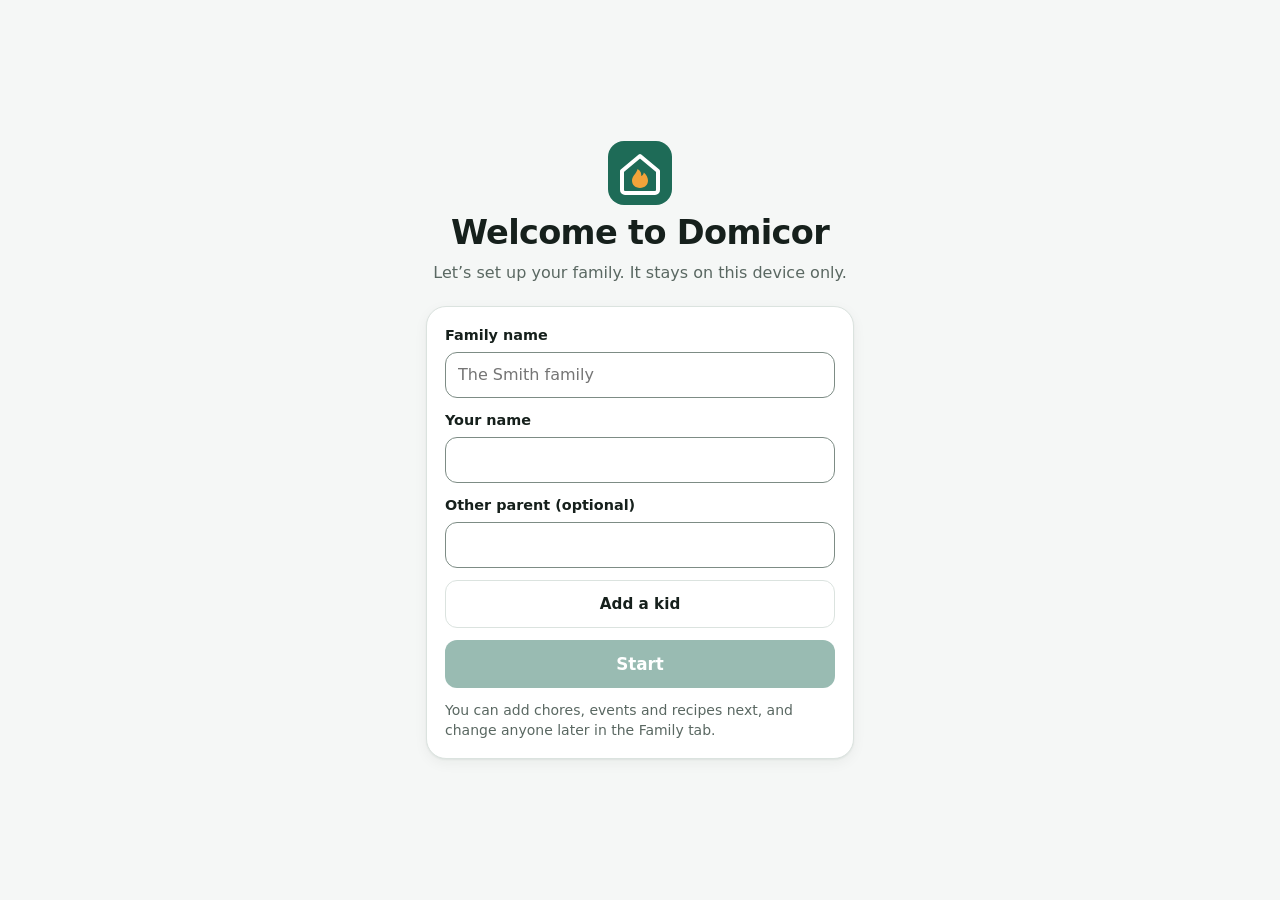
==== site/index.html @ 3a27df2f "Show a recipe before picking it for a meal Tapping a recipe in the meal planner or a cooking turn no" ====
<!doctype html>
<html lang="en">
  <head>
    <meta charset="UTF-8" />
    <meta name="viewport" content="width=device-width, initial-scale=1, viewport-fit=cover" />
    <title>Domicor</title>
    <meta name="description" content="Domicor: the family home base. Today, calendar, kitchen, chores and family in one place." />
    <meta name="theme-color" content="#1E6B57" />
    <meta name="apple-mobile-web-app-capable" content="yes" />
    <meta name="mobile-web-app-capable" content="yes" />
    <meta name="apple-mobile-web-app-status-bar-style" content="default" />
    <meta name="apple-mobile-web-app-title" content="Domicor" />
    <link rel="manifest" href="./manifest.webmanifest" />
    <link rel="icon" type="image/svg+xml" href="./icon.svg" />
    <link rel="apple-touch-icon" href="./icon-180.png" />
    <script type="module" crossorigin src="./assets/index-mWshS-Ms.js"></script>
    <link rel="stylesheet" crossorigin href="./assets/index-CCwenI0U.css">
  </head>
  <body>
    <div id="root"></div>
  </body>
</html>
---- site/assets/index-CCwenI0U.css ----
:root{--bg: #f5f7f6;--surface: #ffffff;--surface-2: #edf2ef;--line: #dbe3df;--fg: #16201c;--muted: #5a6862;--accent: #1e6b57;--accent-soft: #1e6b5718;--on-accent: #ffffff;--flame: #f2a33a;--danger: #b93a26;--on-danger: #ffffff;--input-line: #7d8c85;--warn-bg: #fdf0d9;--warn-fg: #8a5200;--info-bg: #e3eefc;--info-fg: #1f4f9c;--shadow: 0 1px 2px #16201c0f, 0 4px 14px #16201c0d;--scrim: #0b100e66;--font: system-ui, -apple-system, "Segoe UI", Roboto, "Helvetica Neue", Arial, sans-serif;--radius: 14px;--tabbar-h: 64px;color-scheme:light}@media (prefers-color-scheme: dark){:root:not([data-theme=light]){--bg: #0e1311;--surface: #161d1a;--surface-2: #1f2824;--line: #2b3631;--fg: #e7eeea;--muted: #9aa8a1;--accent: #52b597;--accent-soft: #52b5971f;--on-accent: #0a1410;--danger: #e5634e;--on-danger: #0a1410;--input-line: #6f7f78;--warn-bg: #3a2a10;--warn-fg: #f3c27a;--info-bg: #15263f;--info-fg: #9cc0f5;--shadow: 0 1px 2px #0006, 0 4px 14px #0004;--scrim: #000a;color-scheme:dark}}:root[data-theme=dark]{--bg: #0e1311;--surface: #161d1a;--surface-2: #1f2824;--line: #2b3631;--fg: #e7eeea;--muted: #9aa8a1;--accent: #52b597;--accent-soft: #52b5971f;--on-accent: #0a1410;--danger: #e5634e;--on-danger: #0a1410;--input-line: #6f7f78;--warn-bg: #3a2a10;--warn-fg: #f3c27a;--info-bg: #15263f;--info-fg: #9cc0f5;--shadow: 0 1px 2px #0006, 0 4px 14px #0004;--scrim: #000a;color-scheme:dark}*{box-sizing:border-box}html,body{margin:0}body{background:var(--bg);color:var(--fg);font-family:var(--font);font-size:1rem;line-height:1.45;-webkit-font-smoothing:antialiased;-webkit-tap-highlight-color:transparent}body.no-scroll{overflow:hidden}h1,h2,p{margin:0}h1{font-size:1.6rem;line-height:1.2;letter-spacing:-.01em;text-wrap:balance}h2{font-size:1.05rem}button,input,select,textarea{font:inherit;color:inherit}button{cursor:pointer}button:disabled{cursor:default}:focus-visible{outline:2.5px solid var(--accent);outline-offset:2px}[hidden]{display:none!important}@media (prefers-reduced-motion: reduce){*{animation:none!important;transition:none!important}}.app{max-width:560px;margin:0 auto;min-height:100vh;min-height:100dvh}.topbar{position:sticky;top:0;z-index:20;display:flex;align-items:center;justify-content:space-between;gap:12px;padding-top:calc(env(safe-area-inset-top,0px) + 8px);padding-bottom:8px;padding-left:max(16px,env(safe-area-inset-left,0px));padding-right:max(16px,env(safe-area-inset-right,0px));background:color-mix(in srgb,var(--bg) 88%,transparent);backdrop-filter:saturate(1.4) blur(12px);-webkit-backdrop-filter:saturate(1.4) blur(12px)}@supports not (background: color-mix(in srgb,red,blue)){.topbar{background:var(--bg)}}.topbar-family{font-weight:650;color:var(--muted);font-size:.9rem;letter-spacing:.02em}.me-btn{display:inline-flex;align-items:center;gap:6px;border:1px solid var(--line);background:var(--surface);border-radius:999px;padding:3px 10px 3px 3px;min-height:40px;color:var(--muted)}.main{padding-left:max(16px,env(safe-area-inset-left,0px));padding-right:max(16px,env(safe-area-inset-right,0px));padding-bottom:calc(var(--tabbar-h) + 96px + env(safe-area-inset-bottom,0px))}.screen{display:flex;flex-direction:column;gap:18px;padding-top:4px;animation:fade-in .18s ease-out}@keyframes fade-in{0%{opacity:.4;transform:translateY(4px)}to{opacity:1;transform:none}}.screen-head{display:flex;align-items:center;justify-content:space-between;gap:12px;padding-top:4px}.tabbar{position:fixed;left:0;right:0;bottom:0;z-index:30;display:grid;grid-template-columns:repeat(5,1fr);max-width:560px;margin:0 auto;padding-bottom:env(safe-area-inset-bottom,0px);padding-left:env(safe-area-inset-left,0px);padding-right:env(safe-area-inset-right,0px);background:var(--surface);border-top:1px solid var(--line)}.tab{display:flex;flex-direction:column;align-items:center;justify-content:center;gap:2px;min-height:var(--tabbar-h);border:0;background:none;color:var(--muted);font-size:.875rem;font-weight:600;position:relative;min-width:0;white-space:nowrap}.tab span{max-width:100%;overflow:hidden;text-overflow:ellipsis}.tab.on{color:var(--accent)}.tab.on:before{content:"";position:absolute;top:0;left:28%;right:28%;height:3px;border-radius:0 0 3px 3px;background:var(--accent)}.fab{position:fixed;z-index:31;right:max(18px,calc((100vw - 560px)/2 + 18px),env(safe-area-inset-right,0px));bottom:calc(var(--tabbar-h) + 16px + env(safe-area-inset-bottom,0px));width:58px;height:58px;border-radius:18px;border:0;background:var(--accent);color:var(--on-accent);box-shadow:0 6px 18px #1e6b5755,var(--shadow);display:grid;place-items:center}.fab:active{transform:scale(.96)}.toast{position:fixed;z-index:60;left:50%;transform:translate(-50%);bottom:calc(var(--tabbar-h) + 88px + env(safe-area-inset-bottom,0px));max-width:min(92vw,480px);padding:11px 16px;border-radius:12px;background:var(--fg);color:var(--bg);font-weight:550;font-size:.92rem;box-shadow:var(--shadow);animation:fade-in .16s ease-out}.section{display:flex;flex-direction:column;gap:10px}.section-head{display:flex;align-items:center;justify-content:space-between;gap:10px;min-height:32px}.section-head h2{font-size:.875rem;text-transform:uppercase;letter-spacing:.07em;color:var(--muted);font-weight:700}.card{background:var(--surface);border:1px solid var(--line);border-radius:var(--radius);padding:14px;display:flex;flex-direction:column;gap:10px;min-width:0}.card[data-accent=yes]{border-left:5px solid var(--p)}.muted{color:var(--muted)}.small{font-size:.875rem}.hint{color:var(--muted);font-size:.875rem}.hint.center{text-align:center}.lead{font-size:1rem}.label{font-weight:650;font-size:.9rem;margin-top:4px}.label-row{display:flex;align-items:center;justify-content:space-between;gap:8px}.eyebrow{font-size:.875rem;text-transform:uppercase;letter-spacing:.08em;color:var(--muted);font-weight:650}.error{color:var(--danger);font-weight:600;font-size:.9rem}.big-line{font-size:1.15rem;font-weight:650}.empty{border:1.5px dashed var(--line);border-radius:var(--radius);padding:18px 16px;text-align:center;color:var(--muted);display:flex;flex-direction:column;gap:8px;align-items:center}.empty-title{font-weight:600;color:var(--fg)}.empty-body{font-size:.9rem;display:flex;flex-direction:column;gap:8px;align-items:center}.avatar{display:inline-grid;place-items:center;flex:none;border-radius:30%;background:var(--p);color:#fff;font-weight:700;line-height:1;box-shadow:inset 0 0 0 2px #fff3}.chip{display:inline-flex;align-items:center;gap:5px;padding:2px 9px 2px 7px;border-radius:999px;background:var(--p-soft);font-size:.875rem;font-weight:650;white-space:nowrap}.chip-dot{width:8px;height:8px;border-radius:50%;background:var(--p);flex:none}.chip-muted{background:var(--surface-2);color:var(--muted)}.tag{display:inline-flex;align-items:center;padding:2px 8px;border-radius:6px;background:var(--accent-soft);color:var(--accent);font-size:.875rem;font-weight:650;white-space:nowrap}.tag-plain{background:var(--surface-2);color:var(--muted)}.tag-warn{background:var(--warn-bg);color:var(--warn-fg)}.tag-info{background:var(--info-bg);color:var(--info-fg)}.btn{display:inline-flex;align-items:center;justify-content:center;gap:6px;min-height:44px;padding:0 16px;border-radius:12px;border:1px solid transparent;font-weight:650;font-size:.95rem;background:var(--surface-2);color:var(--fg)}.btn:disabled{opacity:.45}.btn-primary{background:var(--accent);color:var(--on-accent)}.btn-outline{background:transparent;border-color:var(--line);color:var(--fg)}.btn-ghost{background:transparent;color:var(--accent)}.btn-danger{background:var(--danger);color:var(--on-danger)}.danger-text{color:var(--danger)}.btn-sm{min-height:36px;padding:0 12px;font-size:.875rem;border-radius:10px}.btn-lg{min-height:54px;font-size:1.05rem}.btn-block{width:100%}.btn-row{display:flex;gap:10px;flex-wrap:wrap}.link-btn{border:0;background:none;color:var(--accent);font-weight:650;padding:6px 2px;min-height:36px}.icon-btn{display:inline-grid;place-items:center;width:42px;height:42px;flex:none;border-radius:12px;border:0;background:transparent;color:var(--muted)}.icon-btn:hover:not(:disabled){background:var(--surface-2)}.icon-btn.on{color:var(--accent);background:var(--accent-soft)}.icon-btn:disabled{opacity:.35}.list{list-style:none;margin:0;padding:0;display:flex;flex-direction:column;gap:8px}.row{display:flex;align-items:center;gap:12px;min-width:0;background:var(--surface);border:1px solid var(--line);border-radius:var(--radius);padding:10px 12px}.row-btn{width:100%;text-align:left;color:inherit}.row-main{display:flex;flex-direction:column;gap:4px;min-width:0;flex:1}.row-title{font-weight:600;overflow-wrap:anywhere}.row-meta{display:flex;flex-wrap:wrap;gap:5px;align-items:center}.row-actions{display:flex;gap:6px;flex-wrap:wrap;margin-top:2px}.row.is-done .row-title{text-decoration:line-through;color:var(--muted)}.row.is-done{background:var(--surface-2)}.check{flex:none;width:34px;height:34px;border-radius:10px;border:2px solid var(--p);background:transparent;display:grid;place-items:center;color:#fff;transition:background .12s}.check.is-done{background:var(--p)}.check:disabled{opacity:.45}.event-row{position:relative;overflow:hidden;padding-left:16px}.ev-bar{position:absolute;left:0;top:0;bottom:0;width:5px;background:var(--ev)}.event-row.soon{background:var(--surface-2)}.today-hero{border-radius:20px;padding:18px 16px;display:flex;flex-direction:column;gap:12px;border:1px solid var(--line)}.hero-row{display:flex;align-items:center;gap:14px}.survival-banner{display:flex;gap:8px;align-items:center;padding:10px 12px;border-radius:12px;background:var(--warn-bg);color:var(--warn-fg);font-weight:600;font-size:.9rem}.cook-card .cook-line,.cook-line{display:flex;align-items:center;gap:12px}.cook-title{font-weight:700;text-transform:none}.cook-title:first-letter{text-transform:uppercase}.habits-mini{background:var(--surface-2);border-radius:var(--radius);padding:12px 14px}.habits-mini ul{margin:6px 0 0;padding-left:18px;color:var(--muted);font-size:.92rem}.countdown-row{display:grid;grid-template-columns:repeat(auto-fit,minmax(140px,1fr));gap:10px}.countdown{background:var(--surface);border:1px solid var(--line);border-radius:var(--radius);padding:12px 14px;display:flex;flex-direction:column;gap:2px}.count-num{font-size:2rem;font-weight:750;color:var(--accent);font-variant-numeric:tabular-nums;line-height:1.1}.count-label{color:var(--muted);font-size:.88rem}.tip-card{background:var(--surface)}.tip-text{font-size:1rem}.tip-actions{display:flex;align-items:center;gap:4px}.tip-actions .link-btn{margin-left:auto}.progress-item{list-style:none;display:flex;flex-direction:column;gap:8px}.progress-head{display:flex;align-items:center;gap:12px;width:100%;text-align:left;background:var(--surface);border:1px solid var(--line);border-radius:var(--radius);padding:10px 12px;min-height:56px}.progress-name{font-weight:650;min-width:64px}.progress-bar{flex:1;height:8px;border-radius:99px;background:var(--surface-2);overflow:hidden}.progress-bar>span{display:block;height:100%;background:var(--p, var(--accent));border-radius:99px;transition:width .25s}.progress-bar.wide{flex:none;width:100%}.progress-count{font-variant-numeric:tabular-nums;color:var(--muted);font-weight:650;font-size:.9rem;min-width:34px;text-align:right}.swap-row .row-title{font-weight:550}.month{background:var(--surface);border:1px solid var(--line);border-radius:var(--radius);padding:10px}.month-head{display:flex;align-items:center;justify-content:space-between;padding:0 2px 6px}.month-grid{display:grid;grid-template-columns:repeat(7,1fr);gap:2px}.dow{text-align:center;font-size:.875rem;font-weight:700;color:var(--muted);padding:4px 0}.day{aspect-ratio:1 / 1.05;max-width:100%;border:0;background:none;border-radius:10px;display:flex;flex-direction:column;align-items:center;justify-content:flex-start;gap:3px;padding-top:6px;font-variant-numeric:tabular-nums}.day.out{color:var(--muted);opacity:.5}.day.is-off{background:#2e9a5b14}.day.is-today .day-num{background:var(--accent);color:var(--on-accent)}.day.is-sel{box-shadow:inset 0 0 0 2px var(--accent)}.day-num{width:28px;height:28px;display:grid;place-items:center;border-radius:50%;font-weight:600;font-size:.9rem}.dots{display:flex;gap:3px;height:6px}.dots i{width:6px;height:6px;border-radius:50%}.legend{display:flex;flex-wrap:wrap;gap:6px 12px;padding:10px 4px 2px;font-size:.875rem;color:var(--muted)}.legend span{display:inline-flex;align-items:center;gap:5px}.legend i{width:8px;height:8px;border-radius:50%;display:inline-block}.type-grid{display:flex;flex-wrap:wrap;gap:8px}.type-pill{border:1.5px solid var(--line);background:var(--surface);border-radius:999px;padding:7px 12px;font-size:.875rem;font-weight:600;display:inline-flex;align-items:center;gap:6px;min-height:38px}.type-pill:before{content:"";width:9px;height:9px;border-radius:50%;background:var(--ev)}.type-pill.on{border-color:var(--ev);background:var(--surface-2)}.facts{display:grid;grid-template-columns:auto 1fr;gap:8px 14px;margin:0}.facts dt{color:var(--muted);font-weight:600}.facts dd{margin:0;overflow-wrap:anywhere}.segmented{display:grid;grid-auto-flow:column;grid-auto-columns:1fr;gap:3px;padding:3px;background:var(--surface-2);border-radius:12px}.segmented button{border:0;background:transparent;border-radius:9px;min-height:38px;font-weight:650;font-size:.88rem;color:var(--muted);padding:0 6px;white-space:nowrap}.segmented button.on{background:var(--surface);color:var(--fg);box-shadow:var(--shadow)}.week-nav{display:flex;align-items:center;justify-content:space-between}.week-label{font-weight:700}.meal-slot{width:100%;display:flex;align-items:center;gap:12px;text-align:left;color:inherit;background:var(--surface);border:1px solid var(--line);border-left:5px solid var(--p);border-radius:var(--radius);padding:10px 12px;min-height:64px}.meal-slot.past{opacity:.6}.meal-slot:disabled{cursor:default}.meal-day{display:flex;flex-direction:column;width:56px;flex:none}.meal-day small{color:var(--muted);text-transform:capitalize}.import-row{display:grid;grid-template-columns:repeat(3,1fr);gap:8px}.tile-btn{display:flex;flex-direction:column;align-items:center;gap:6px;padding:12px 6px;min-height:76px;border:1px solid var(--line);background:var(--surface);border-radius:var(--radius);font-weight:600;font-size:.875rem;color:var(--fg);text-align:center}.tile-btn svg{color:var(--accent)}.mini-toggle{display:inline-flex;align-items:center;gap:6px;font-size:.875rem;color:var(--muted);font-weight:600}.mini-toggle.right{align-self:flex-end}.add-row{display:flex;gap:8px}.add-row .input{flex:1;min-width:0}.by-dot{width:10px;height:10px;border-radius:50%;background:var(--p);flex:none}.steps{margin:0;padding-left:20px;display:flex;flex-direction:column;gap:6px}.queue{list-style:none;padding:0;margin:0;display:flex;flex-direction:column;gap:6px}.queue-num{width:22px;font-weight:700;color:var(--muted);font-variant-numeric:tabular-nums}.slot-edit .input{flex:1;min-width:0}.stepper{display:inline-flex;align-items:center;gap:12px}.stepper .icon-btn{font-size:1.25rem;font-weight:700;border:1px solid var(--line)}.stepper-num{min-width:2ch;text-align:center;font-size:1.25rem;font-weight:700;font-variant-numeric:tabular-nums}.filter-row{display:flex;gap:6px;overflow-x:auto;padding-bottom:2px;scrollbar-width:none}.filter-row::-webkit-scrollbar{display:none}.filter{flex:none;display:inline-flex;align-items:center;gap:6px;border:1.5px solid var(--line);background:var(--surface);border-radius:999px;padding:6px 12px;font-weight:650;font-size:.875rem;min-height:38px}.filter.on{border-color:var(--p, var(--accent));background:var(--p-soft, var(--accent-soft))}.history{list-style:none;margin:0;padding:0;display:flex;flex-direction:column;gap:6px;font-size:.88rem}.history li{display:flex;justify-content:space-between;gap:10px;color:var(--muted)}.history time{flex:none;font-variant-numeric:tabular-nums}.project .project-head{display:flex;align-items:center;gap:12px}.step-list{gap:6px}.step-list .row{padding:8px 10px}.ideas{background:var(--surface-2);border-radius:12px;padding:10px 12px}.ideas summary{font-weight:650;color:var(--accent);cursor:pointer}.idea-chips{display:flex;flex-wrap:wrap;gap:6px;margin-top:8px}.idea{border:1px solid var(--line);background:var(--surface);border-radius:999px;padding:6px 11px;font-size:.875rem}.person-grid{display:grid;grid-template-columns:repeat(auto-fill,minmax(140px,1fr));gap:10px}.person-tile,.preview-tile{display:flex;flex-direction:column;align-items:center;gap:6px;padding:18px 10px 14px;border-radius:18px;border:1px solid var(--line);color:var(--fg);min-height:136px;justify-content:center}.person-tile.add{background:var(--surface);border-style:dashed;color:var(--muted)}.person-name{font-weight:700;font-size:1.02rem}.person-role{font-size:.875rem;color:var(--muted);font-weight:600}.family-code{font-size:1.6rem;font-weight:750;letter-spacing:.08em;font-variant-numeric:tabular-nums}.swatches{display:flex;flex-wrap:wrap;gap:10px}.swatch{width:40px;height:40px;border-radius:12px;border:3px solid transparent}.swatch.on{border-color:var(--fg)}.bg-grid{display:grid;grid-template-columns:repeat(3,1fr);gap:8px}.bg-opt{height:58px;border-radius:12px;border:2px solid var(--line);display:flex;align-items:flex-end;padding:6px 8px;font-size:.875rem;font-weight:650}.bg-opt.on{border-color:var(--fg)}.avatar-grid{display:grid;grid-template-columns:repeat(auto-fill,minmax(44px,1fr));gap:6px}.avatar-opt{height:44px;border-radius:12px;border:2px solid var(--line);background:var(--surface);font-size:1.2rem;font-weight:700}.avatar-opt.on{border-color:var(--p);background:var(--p-soft)}.mood-row .moods{display:flex;gap:2px}.moods button{border:0;background:none;font-size:1.25rem;width:36px;height:36px;border-radius:10px;opacity:.45}.moods button.on{opacity:1;background:var(--surface-2)}.prayer.answered .row-title{color:var(--muted)}.answer-note{color:var(--accent);font-weight:600;font-size:.92rem}.poll{gap:8px}.poll-options{display:flex;flex-direction:column;gap:6px}.poll-opt{position:relative;overflow:hidden;display:flex;justify-content:space-between;align-items:center;gap:10px;min-height:46px;padding:0 14px;border-radius:12px;border:1.5px solid var(--line);background:var(--surface);text-align:left;font-weight:600}.poll-opt.on,.poll-opt.win{border-color:var(--accent)}.poll-fill{position:absolute;inset:0 auto 0 0;background:var(--accent-soft);transition:width .3s}.poll-label,.poll-pct{position:relative}.poll-pct{font-variant-numeric:tabular-nums;color:var(--muted)}.people-picker{display:flex;flex-wrap:wrap;gap:8px}.pp{display:inline-flex;align-items:center;gap:8px;padding:4px 12px 4px 4px;border-radius:999px;border:2px solid var(--line);background:var(--surface);font-weight:650;min-height:40px}.pp.on{border-color:var(--p);background:var(--p-soft)}.field{display:flex;flex-direction:column;gap:6px;min-width:0;flex:1}.field-label{font-weight:650;font-size:.9rem}.field-hint{color:var(--muted);font-size:.875rem}.field-row{display:flex;gap:10px;flex-wrap:wrap}.field-row .field{flex:1 1 140px}.input{width:100%;min-height:46px;padding:10px 12px;border-radius:12px;border:1.5px solid var(--input-line);background:var(--surface);color:var(--fg);font-size:max(16px,1rem)}textarea.input{resize:vertical}.input:focus{outline:none;border-color:var(--accent);box-shadow:0 0 0 3px var(--accent-soft)}.input-code{text-transform:uppercase;letter-spacing:.12em;font-weight:700;text-align:center;font-size:1.2rem}.choice-list{display:flex;flex-direction:column;gap:6px}.choice{display:flex;align-items:center;gap:10px;padding:10px 12px;border-radius:12px;background:var(--surface-2);min-height:46px}.choice input{width:20px;height:20px;accent-color:var(--accent);flex:none}.day-picker{display:grid;grid-template-columns:repeat(7,1fr);gap:6px}.day-picker button{min-height:42px;border-radius:12px;border:1.5px solid var(--line);background:var(--surface);font-weight:700}.day-picker button.on{background:var(--accent);color:var(--on-accent);border-color:var(--accent)}.toggle-list{display:flex;flex-direction:column;gap:4px}.toggle-row{display:flex;align-items:center;justify-content:space-between;gap:12px;padding:10px 0;border-bottom:1px solid var(--line)}.toggle-text{display:flex;flex-direction:column;gap:2px}.toggle-text small{color:var(--muted)}.switch{appearance:none;-webkit-appearance:none;flex:none;width:50px;height:30px;border-radius:99px;background:var(--input-line);position:relative;transition:background .15s;margin:0}.switch:after{content:"";position:absolute;top:3px;left:3px;width:24px;height:24px;border-radius:50%;background:#fff;box-shadow:0 1px 3px #0003;transition:transform .15s}.switch:checked{background:var(--accent)}.switch:checked:after{transform:translate(20px)}.confirm-row{display:inline-flex;gap:6px;flex-wrap:wrap}.foot-row{display:flex;justify-content:space-between;align-items:center;gap:10px;flex-wrap:wrap}.foot-row>.btn-primary:only-child{margin-left:auto}.danger-zone{border-top:1px solid var(--line);padding-top:10px;margin-top:6px}.version{text-align:center;color:var(--muted);font-size:.875rem}.sheet-wrap{position:fixed;inset:0;z-index:50;background:var(--scrim);display:flex;align-items:flex-end;justify-content:center;animation:fade-in .15s ease-out}.sheet{width:100%;max-width:560px;max-height:92vh;max-height:92dvh;background:var(--bg);border-radius:22px 22px 0 0;display:flex;flex-direction:column;box-shadow:0 -8px 30px #0003;outline:none;animation:sheet-up .2s ease-out}@keyframes sheet-up{0%{transform:translateY(24px)}to{transform:none}}.sheet-head{display:flex;align-items:center;justify-content:space-between;gap:10px;padding:14px max(16px,env(safe-area-inset-right,0px)) 8px max(16px,env(safe-area-inset-left,0px))}.sheet-head h2{font-size:1.15rem;overflow-wrap:anywhere}.sheet-body{overflow-y:auto;-webkit-overflow-scrolling:touch;display:flex;flex-direction:column;gap:12px;padding:4px max(16px,env(safe-area-inset-right,0px)) 16px max(16px,env(safe-area-inset-left,0px))}.sheet-foot{padding:12px max(16px,env(safe-area-inset-right,0px)) calc(12px + env(safe-area-inset-bottom,0px)) max(16px,env(safe-area-inset-left,0px));border-top:1px solid var(--line);background:var(--surface)}.add-grid{display:grid;grid-template-columns:repeat(2,1fr);gap:10px}.add-tile{display:flex;flex-direction:column;align-items:flex-start;gap:2px;padding:14px;min-height:76px;text-align:left;border-radius:var(--radius);border:1px solid var(--line);background:var(--surface);color:var(--fg)}.add-tile small{color:var(--muted)}.welcome{min-height:100vh;min-height:100dvh;max-width:460px;margin:0 auto;display:flex;flex-direction:column;justify-content:center;gap:22px;padding-top:calc(env(safe-area-inset-top,0px) + 24px);padding-bottom:calc(env(safe-area-inset-bottom,0px) + 24px);padding-left:max(16px,env(safe-area-inset-left,0px));padding-right:max(16px,env(safe-area-inset-right,0px))}.welcome-brand{display:flex;flex-direction:column;align-items:center;gap:8px;text-align:center}.welcome-brand h1{font-size:2.1rem;letter-spacing:-.02em}.welcome-brand p{color:var(--muted)}.welcome-card{background:var(--surface);border:1px solid var(--line);border-radius:20px;padding:18px;display:flex;flex-direction:column;gap:12px;box-shadow:var(--shadow)}.preview-note{display:flex;flex-direction:column;gap:2px;background:var(--surface-2);border-radius:12px;padding:10px 12px;font-size:.875rem;color:var(--muted)}.preview-note strong{color:var(--fg)}.who-grid{display:grid;grid-template-columns:repeat(auto-fill,minmax(96px,1fr));gap:10px}.who{display:flex;flex-direction:column;align-items:center;gap:6px;padding:14px 6px;border-radius:16px;border:2px solid var(--line);background:var(--p-soft);font-weight:700}.pin-head{display:flex;flex-direction:column;align-items:center;gap:8px}.pin-dots{display:flex;justify-content:center;gap:14px}.pin-dots span{width:14px;height:14px;border-radius:50%;border:2px solid var(--p)}.pin-dots span.on{background:var(--p)}.pin-pad{display:grid;grid-template-columns:repeat(3,1fr);gap:10px}.pin-pad button{min-height:58px;border-radius:16px;border:1px solid var(--line);background:var(--surface-2);font-size:1.4rem;font-weight:650}.pin-pad .pin-text{font-size:.95rem;background:transparent;border-color:transparent;color:var(--accent)}@media (min-width: 600px){.app{border-left:1px solid var(--line);border-right:1px solid var(--line)}}.visually-hidden{position:absolute!important;width:1px;height:1px;padding:0;margin:-1px;overflow:hidden;clip:rect(0 0 0 0);white-space:nowrap;border:0}label.btn{position:relative;cursor:pointer}.btn.is-disabled{opacity:.5;pointer-events:none}.notice{background:var(--accent-soft, rgba(30, 107, 87, .1));border-radius:12px;padding:10px 12px;margin:0 0 12px;font-size:.92rem}.who:disabled{opacity:.6}.plain{list-style:none;margin:0;padding:0;display:flex;flex-direction:column;gap:6px}.quiet{color:var(--muted);font-weight:500}.input-sm{padding:6px 10px;min-height:36px;font-size:.9rem;width:auto}.two-col{display:grid;grid-template-columns:1fr 1fr;gap:10px}.link-row{display:flex;flex-wrap:wrap;gap:8px;align-items:center}.band-tabs{display:flex;gap:6px;overflow-x:auto;padding-bottom:4px;margin-bottom:8px;scrollbar-width:none}.band-tabs button{flex:none;border:1px solid var(--line);background:var(--surface);color:inherit;border-radius:99px;padding:6px 12px;font-weight:600;font-size:.875rem}.band-tabs button.on,.band-tabs button[aria-checked=true]{background:var(--accent);border-color:var(--accent);color:var(--on-accent)}.fav-row{display:flex;gap:6px;flex-wrap:wrap;margin:4px 0 10px}.fav-chip{border:1px solid var(--line);background:var(--surface);color:inherit;border-radius:99px;padding:5px 11px;font-size:.875rem;font-weight:600}.recipe-facts{display:flex;flex-wrap:wrap;gap:6px;margin-bottom:10px}.serves{display:flex;flex-direction:column;gap:4px;margin:6px 0 12px}.serves input[type=range]{width:100%;accent-color:var(--accent);min-height:32px}.recipe-photo{display:block;object-fit:cover;background:var(--surface-2)}.recipe-photo.thumb{width:48px;height:48px;border-radius:10px;flex:none}.recipe-photo.hero{width:100%;aspect-ratio:4 / 3;max-height:260px;border-radius:var(--radius);margin-bottom:10px}.recipe-photo.no-photo{display:grid;place-items:center;line-height:1}.recipe-photo.thumb.no-photo{font-size:1.6rem}.recipe-photo.hero.no-photo{font-size:4.5rem;max-height:160px;aspect-ratio:auto;height:140px}.photo-field{margin-bottom:12px}.photo-field .recipe-photo.hero{max-height:200px}.recipe-figure{margin:0 0 10px}.recipe-figure .recipe-photo.hero{margin-bottom:4px}.photo-credit{font-size:.875rem;color:var(--muted)}.my-photo{margin:0 0 12px}.btn.disabled{opacity:.6;pointer-events:none}.steps.with-icons{list-style:none;padding-left:0;counter-reset:step}.steps.with-icons li{display:flex;gap:10px;align-items:flex-start;counter-increment:step}.steps.with-icons li:before{content:counter(step);flex:none;width:22px;color:var(--muted);font-weight:700;text-align:right}.step-icon{font-size:1.5rem;line-height:1;flex:none;margin-right:6px}.chore-row .step-icon{font-size:1.25rem;vertical-align:-3px}.notice-card{border-left:4px solid var(--accent)}.meal-list .meal-planned,.meal-planned{border-style:dashed}.requests .row{background:var(--surface-2)}.shoutout{border-left:4px solid var(--p)}.shout-card{background:var(--accent-soft)}.my-streaks{margin-top:12px}.streak-row{list-style:none;margin:0;padding:0;display:flex;gap:8px;flex-wrap:wrap}.streak{display:flex;flex-direction:column;align-items:center;min-width:76px;padding:8px 10px;border-radius:12px;background:var(--surface-2)}.streak-num{font-weight:800;font-size:1.1rem}.streak-label{font-size:.875rem;color:var(--muted);text-align:center;overflow-wrap:anywhere}.streak-mini{font-size:.875rem;font-weight:700;color:var(--muted);flex:none}.family-card .row-btn{background:transparent}.challenge-card .big-line{margin-bottom:2px}.challenge-row{flex-wrap:wrap;align-items:center}.challenge-row .progress-bar{width:100%;flex:none}.challenge-row .progress-bar>span{display:block;height:100%;background:var(--p);border-radius:99px}.stepper{display:inline-flex;align-items:center;gap:4px}.stepper .icon-btn{width:40px;height:40px;font-size:1.25rem;font-weight:700}.step-count{min-width:22px;text-align:center;font-weight:700}.cheer-btns{display:inline-flex;gap:4px}.cheer-btns .idea{min-width:40px;min-height:40px;font-size:1.15rem;padding:4px 8px}.parent-notes{margin-top:18px;padding-top:12px;border-top:1px solid var(--line)}.note-row{align-items:flex-start}.note-text{white-space:pre-wrap;font-weight:500}.settings-tabs{display:flex;gap:6px;overflow-x:auto;margin:-4px 0 12px;padding-bottom:4px;scrollbar-width:none}.settings-tabs button{flex:none;border:1px solid var(--line);background:var(--surface);color:inherit;border-radius:99px;padding:7px 13px;font-weight:650;font-size:.88rem;min-height:36px}.settings-tabs button.on{background:var(--accent);border-color:var(--accent);color:var(--on-accent)}.install-steps{margin:4px 0 10px}@media (max-width: 360px){.two-col{grid-template-columns:1fr}}.holdable{-webkit-touch-callout:none;-webkit-user-select:none;user-select:none}.section-tools{display:inline-flex;align-items:center;gap:2px}.more-btn{width:34px;height:34px;font-size:1.15rem;letter-spacing:1px;color:var(--muted);opacity:.7}.more-btn:hover,.more-btn:focus-visible{opacity:1}.hero-more{margin-left:auto;align-self:flex-start}.hero-note{margin:2px 0 0;color:var(--muted);font-size:.9rem}.hint-card{display:flex;align-items:center;gap:10px;justify-content:space-between;padding:10px 14px;border-radius:var(--radius);background:var(--accent-soft);color:var(--fg);font-size:.92rem}.toast{display:flex;align-items:center;gap:14px}.toast-undo{border:0;background:none;color:var(--bg);text-decoration:underline;text-underline-offset:3px;font-weight:750;padding:4px 2px;min-height:32px}.menu-wrap{align-items:flex-end}.quick-menu{width:100%;max-width:480px;margin:0 10px calc(10px + env(safe-area-inset-bottom,0px));background:var(--surface);border-radius:20px;padding:8px;box-shadow:0 -8px 30px #0003;display:flex;flex-direction:column;animation:sheet-up .16s ease-out}.quick-title{margin:6px 12px;font-size:.875rem;color:var(--muted);font-weight:650;overflow-wrap:anywhere}.quick-menu [role=menu]{display:flex;flex-direction:column}.quick-item{border:0;background:none;color:var(--fg);text-align:left;font:inherit;font-size:1.02rem;font-weight:550;min-height:48px;padding:0 12px;border-radius:12px}.quick-item:hover,.quick-item:focus-visible{background:var(--surface-2);outline:none}.quick-item.danger-text{color:var(--danger)}.quick-cancel{margin-top:4px;border-top:1px solid var(--line);border-radius:0 0 12px 12px;color:var(--muted);text-align:center}.swipe-wrap{position:relative;list-style:none;border-radius:var(--radius);overflow:hidden}.swipe-wrap>.row{position:relative;transition:transform .18s ease-out;touch-action:pan-y}.swiping-left>.row,.swiping-right>.row{transition:none}.swipe-bg{position:absolute;inset:0;display:flex;align-items:center;justify-content:space-between;padding:0 18px;font-weight:700;color:#fff;border-radius:var(--radius)}.swiping-right .swipe-bg{background:var(--accent);color:var(--on-accent)}.swiping-left .swipe-bg{background:var(--danger);color:var(--on-danger)}.arrange{display:flex;flex-direction:column;gap:8px}.arrange-bar{display:flex;align-items:center;gap:8px}.arrange-title{flex:1;font-weight:700}.arrange-list{touch-action:none}.arrange-row.is-dragging{box-shadow:var(--shadow);border-color:var(--accent);transform:scale(1.02)}.arrange-row.is-hidden .row-title{color:var(--muted);text-decoration:line-through}.drag-handle{cursor:grab;padding:6px 4px;color:var(--muted);font-size:1.1rem;touch-action:none}.add-row.grow{flex:1}.code-line{margin:4px 2px;display:flex;flex-wrap:wrap;align-items:baseline;gap:6px}.family-code-sm{font-size:1.1rem;letter-spacing:.12em}.meal-planned{border-left-color:var(--line)}.meal-empty{border-style:dashed;border-left:1px dashed var(--line);background:transparent;min-height:52px;color:var(--muted)}.meal-empty svg{color:var(--accent)}.meal-emoji{font-size:1.6rem;width:38px;text-align:center;flex:none}.typed-meal{display:flex;gap:8px}.typed-meal .input{flex:1;min-width:0}button.choice{width:100%;border:1px solid transparent;text-align:left;color:var(--fg);font:inherit}button.choice.on{border-color:var(--accent)}.week-groceries .row{gap:12px}.week-groceries .on-list{opacity:.6}.btn,.btn-sm,.link-btn,.filter,.type-pill,.segmented button,.band-tabs button,.settings-tabs button,.fav-chip,.idea,.me-btn,.day-picker button,.toast-undo,.input-sm,.choice,.pp,.cheer-btns .idea{min-height:48px}.icon-btn,.stepper .icon-btn,.more-btn{width:48px;height:48px}.section-head .more-btn,.week-nav .more-btn{margin:-8px -10px -8px 0}.section-head{min-height:40px}.check{width:40px;height:40px;position:relative}.check:after{content:"";position:absolute;inset:-6px}.moods button{width:48px;height:48px}.choice input{width:24px;height:24px}.now-card{display:flex;flex-direction:column;gap:10px;padding:14px;border-radius:var(--radius);background:var(--surface);border:2px solid var(--accent);box-shadow:var(--shadow)}.now-head{display:flex;align-items:center;gap:10px}.now-head h2{font-size:1.15rem;font-weight:750;color:var(--fg)}.now-count{min-width:26px;height:26px;padding:0 8px;border-radius:99px;display:inline-grid;place-items:center;background:var(--accent);color:var(--on-accent);font-weight:750;font-size:.9rem}.now-card .row{background:var(--surface-2)}.app.simple{font-size:1.125rem}.app.simple .check{width:54px;height:54px;border-radius:14px}.app.simple .check svg{width:28px;height:28px}.app.simple .row{min-height:72px;gap:14px}.app.simple .row-title{font-size:1.15rem;font-weight:650}.app.simple .section-head h2{font-size:1.1rem;text-transform:none;letter-spacing:0;color:var(--fg)}.app.simple .step-icon{font-size:2rem}.app.simple .tag,.app.simple .row .muted.small{display:none}.celebrate{display:flex;align-items:center;justify-content:center;gap:12px;padding:18px;border-radius:var(--radius);background:var(--accent-soft);font-size:1.5rem;font-weight:750;color:var(--fg)}.celebrate-icon{font-size:2.6rem}@media (prefers-reduced-motion: no-preference){.celebrate-icon{animation:pop .6s ease-out}@keyframes pop{0%{transform:scale(.3) rotate(-20deg)}70%{transform:scale(1.2)}to{transform:scale(1)}}}.mini-toggles{display:flex;flex-wrap:wrap;justify-content:flex-end;gap:4px 16px}.setup-kid{border:1px solid var(--line);border-radius:12px;padding:8px 12px 4px;margin:0 0 12px}.pick-list .row.on{background:var(--surface-2, transparent);border-radius:12px}.pick-list .row.on .row-title{font-weight:700}.pick-note{margin:0 0 8px;text-align:center}
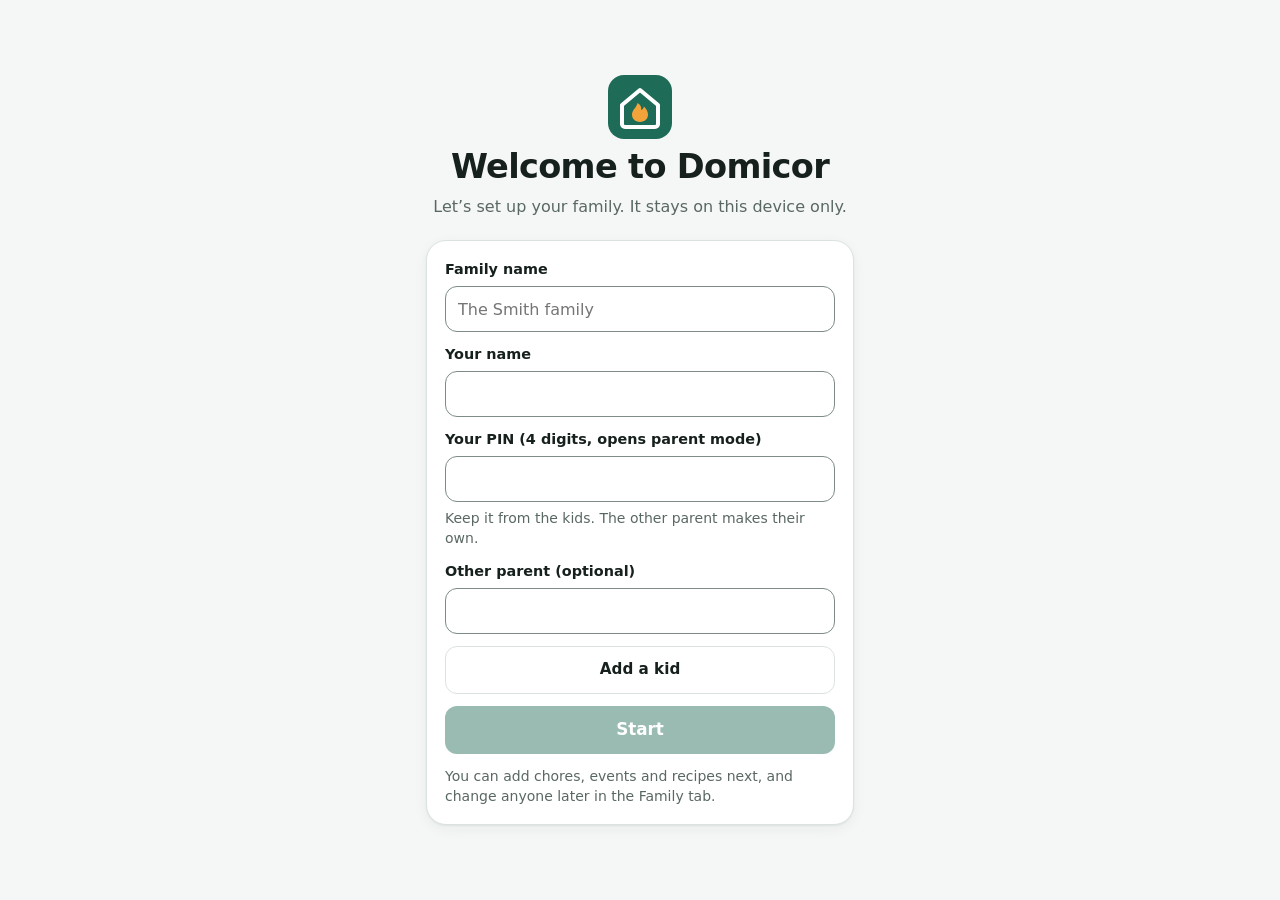
==== commit eb2a353f: "Site: latest build (movie catalog checks, kitchen and setup updates) Co-Authored-By: Claude Opus 5.5" ====
--- a/site/index.html
+++ b/site/index.html
@@ -13,8 +13,8 @@
     <link rel="manifest" href="./manifest.webmanifest" />
     <link rel="icon" type="image/svg+xml" href="./icon.svg" />
     <link rel="apple-touch-icon" href="./icon-180.png" />
-    <script type="module" crossorigin src="./assets/index-mWshS-Ms.js"></script>
-    <link rel="stylesheet" crossorigin href="./assets/index-CCwenI0U.css">
+    <script type="module" crossorigin src="./assets/index-DkL94Ceq.js"></script>
+    <link rel="stylesheet" crossorigin href="./assets/index-CeUVimkx.css">
   </head>
   <body>
     <div id="root"></div>
--- a/site/assets/index-CeUVimkx.css
+++ b/site/assets/index-CeUVimkx.css
@@ -0,0 +1 @@
+.kitchen{--chef-ink: #13211b;--chef-ink-2: #1d3029;--chef-gold: #e7c46d;--chef-white: #ffffff;--chef-hat-line: #c9d3ce;--chef-serif: "Iowan Old Style", "Palatino Linotype", Palatino, Georgia, "Times New Roman", serif;gap:14px}.chef-hat{display:block;overflow:visible}.chef-hat-puff,.chef-hat-band{fill:var(--chef-white, #fff);stroke:var(--chef-hat-line, #c9d3ce);stroke-width:2.2;stroke-linejoin:round}.chef-hat-pleat{fill:none;stroke:var(--chef-hat-line, #c9d3ce);stroke-width:2;stroke-linecap:round}.chef-avatar{position:relative;display:inline-grid;place-items:center;flex:none;border-radius:50%;background:var(--p);color:#fff;font-weight:700;line-height:1;box-shadow:0 0 0 2px var(--surface)}.chef-avatar-face{display:block}.chef-avatar-hat{position:absolute;left:50%;bottom:62%;transform:translate(-50%);filter:drop-shadow(0 1px 1px #0002)}.chef-avatar-empty{background:var(--surface-2);margin-top:0}.chef-avatar-empty .chef-hat{opacity:.9}.chef-banner{display:flex;align-items:center;gap:14px;padding:16px 16px 16px 14px;border-radius:18px;background:radial-gradient(120% 90% at 100% 0%,#2f4a3f 0%,transparent 55%),linear-gradient(135deg,var(--chef-ink) 0%,var(--chef-ink-2) 100%);color:#f4f7f5;box-shadow:0 6px 22px #0d17122e;position:relative;overflow:hidden}.chef-banner:after{content:"";position:absolute;left:0;right:0;bottom:0;height:3px;background:linear-gradient(90deg,transparent,var(--chef-gold),transparent);opacity:.8}.chef-banner .chef-avatar{box-shadow:0 0 0 3px #fff2}.chef-banner-text{flex:1;min-width:0}.chef-rank{font-size:.75rem;letter-spacing:.14em;text-transform:uppercase;color:var(--chef-gold);font-weight:700}.chef-name{font-family:var(--chef-serif);font-size:1.6rem;font-weight:600;line-height:1.15;letter-spacing:.005em;color:#fff;overflow-wrap:anywhere}.chef-line{font-size:.92rem;color:#d6e2dc;margin-top:3px}.chef-cta{background:var(--chef-gold);color:#1d1606;border:0;flex:none}.k-week-nav .week-label{display:flex;flex-direction:column;align-items:center;text-align:center}.k-week-nav .week-label strong{font-family:var(--chef-serif);font-size:1.15rem;font-weight:600}.k-week-nav .week-label small{color:var(--muted);font-size:.8rem;font-weight:500}.menu-days,.menu-meals,.rc-grid,.k-steps{list-style:none;margin:0;padding:0}.menu-days{display:grid;gap:10px}.menu-day{display:grid;grid-template-columns:48px 1fr;gap:10px;align-items:start}.menu-date{display:flex;flex-direction:column;align-items:center;padding-top:8px;color:var(--muted);font-size:.78rem;font-weight:650;text-transform:uppercase;letter-spacing:.06em}.menu-date strong{font-size:1.35rem;color:var(--fg);font-weight:700;letter-spacing:0;line-height:1.1}.menu-day.today .menu-date{color:var(--accent)}.menu-day.today .menu-date strong{background:var(--accent);color:var(--on-accent);border-radius:12px;min-width:38px;padding:2px 6px;text-align:center;margin-top:2px}.menu-day.past{opacity:.62}.menu-meals{display:grid;gap:8px;min-width:0}.meal-slot.ticket{border-left-width:1px;padding:8px 10px 8px 8px;gap:12px;min-height:76px;box-shadow:var(--shadow)}.meal-slot.ticket.mine{border-color:var(--p);box-shadow:0 0 0 1px var(--p),var(--shadow)}.meal-slot.ticket.past{opacity:1}.meal-slot.ticket .recipe-photo.thumb{width:60px;height:60px;border-radius:12px}.ticket-hat{background:var(--surface-2)}.meal-slot .row-main{display:flex;flex-direction:column;gap:2px;min-width:0;flex:1;align-items:flex-start}.meal-slot .row-title{font-weight:650;font-size:1rem;line-height:1.25;overflow-wrap:anywhere}.ticket-meal{font-size:.75rem;font-weight:700;letter-spacing:.08em;text-transform:uppercase;color:var(--muted)}.ticket-chef{display:inline-flex;align-items:center;gap:6px;font-size:.85rem;color:var(--muted)}.ticket-chef .chef-avatar .chef-avatar-face{font-size:.6rem!important}.meal-slot .tag{margin-top:3px;font-size:.8rem}.meal-slot>svg:last-child{color:var(--muted);flex:none}.meal-empty{width:100%;display:flex;align-items:center;gap:12px;text-align:left;color:var(--accent);font-weight:650;background:transparent;border:1.5px dashed var(--line);border-radius:var(--radius);padding:8px 10px;min-height:56px}.meal-empty-plus{width:40px;height:40px;border-radius:12px;display:grid;place-items:center;background:var(--accent-soft);flex:none}.dish{border:1px solid var(--line);border-radius:18px;overflow:hidden;background:var(--surface);box-shadow:var(--shadow);margin-bottom:14px}.dish .recipe-figure{margin:0}.dish .recipe-photo.hero{border-radius:0;margin:0;max-height:220px}.dish .photo-credit{padding:4px 14px 0;display:block;font-size:.75rem}.dish-typed{height:120px;max-height:120px;font-size:3.6rem;border-radius:0}.dish-body{padding:12px 14px 14px;display:flex;flex-direction:column;gap:6px;align-items:flex-start}.dish-title{font-family:var(--chef-serif);font-size:1.35rem;font-weight:600;line-height:1.2}.dish-caption{color:var(--muted);font-size:.9rem}.dish-actions{display:flex;flex-wrap:wrap;gap:8px;margin-top:6px;width:100%}.btn.btn-danger-soft{background:transparent;color:var(--danger);border:1px solid color-mix(in srgb,var(--danger) 35%,transparent)}.slot-chef{display:flex;align-items:center;gap:12px;margin-bottom:12px}.slot-chef-name{font-family:var(--chef-serif);font-size:1.2rem;font-weight:600}.k-sub{margin:6px 0 8px}.k-more{margin-top:16px;padding-top:8px;border-top:1px solid var(--line);display:grid;gap:8px}.typed-meal{margin-bottom:10px;gap:8px}.k-filters{display:grid;gap:8px;margin-bottom:10px}.k-search{display:flex;align-items:center;gap:8px;padding:0 12px;min-height:48px;border-radius:14px;background:var(--surface);border:1px solid var(--line);color:var(--muted)}.k-search:focus-within{border-color:var(--accent);box-shadow:0 0 0 3px var(--accent-soft)}.k-search input{flex:1;min-width:0;border:0;background:none;font:inherit;color:var(--fg);min-height:44px;outline:none}.k-chips{display:flex;gap:6px;overflow-x:auto;scrollbar-width:none;padding-bottom:2px}.k-chips::-webkit-scrollbar{display:none}.k-chip{flex:none;min-height:40px;padding:0 14px;border-radius:999px;border:1px solid var(--line);background:var(--surface);color:var(--fg);font-weight:600;font-size:.875rem;position:relative}.k-chip:after{content:"";position:absolute;inset:-4px 0}.k-chip.on{background:var(--fg);border-color:var(--fg);color:var(--bg)}.k-count{color:var(--muted);font-size:.85rem;font-weight:600}.k-add{gap:8px}.rc-grid{display:grid;grid-template-columns:repeat(auto-fill,minmax(150px,1fr));gap:12px}.rc{position:relative;display:flex;flex-direction:column;min-width:0}.rc-open{display:flex;flex-direction:column;text-align:left;color:inherit;background:var(--surface);border:1px solid var(--line);border-radius:16px;overflow:hidden;padding:0 0 10px;box-shadow:var(--shadow);height:100%;width:100%;align-items:stretch;justify-content:flex-start;transition:transform .12s ease-out,box-shadow .12s}.rc-open:active{transform:scale(.985)}.rc-pic{position:relative;display:block;width:100%}.rc .recipe-photo.tile{width:100%;aspect-ratio:4 / 3;border-radius:0}.recipe-photo.tile.no-photo{font-size:3rem}.rc-badge{position:absolute;left:8px;top:8px;background:#fffe;color:#14513f;box-shadow:0 1px 4px #0002;font-size:.75rem}.rc-safety{position:absolute;right:8px;bottom:8px;font-size:.75rem;box-shadow:0 1px 4px #0002}.rc-title{padding:8px 10px 0;font-weight:650;line-height:1.25;overflow-wrap:anywhere}.rc-meta{padding:2px 10px 0;color:var(--muted);font-size:.8rem}.rc-dim .rc-open{opacity:.7}.rc-pick,.rc-on{margin-top:6px;align-self:stretch;justify-content:center}.rc-on{display:inline-flex;align-items:center;min-height:40px;border-radius:10px}.fav-strip{display:flex;gap:10px;overflow-x:auto;scrollbar-width:none;padding-bottom:4px;scroll-snap-type:x mandatory}.fav-strip::-webkit-scrollbar{display:none}.fav-card{flex:none;width:150px;scroll-snap-align:start;text-align:left;color:inherit;padding:0 0 8px;background:var(--surface);border:1px solid var(--line);border-radius:16px;overflow:hidden;box-shadow:var(--shadow)}.fav-card .recipe-photo.tile{width:100%;aspect-ratio:4 / 3}.fav-name{display:flex;gap:6px;align-items:center;padding:8px 10px 0;font-weight:650;font-size:.9rem;line-height:1.2}.fav-name svg{color:#d1495b;flex:none}.recipe-view .recipe-photo.hero{max-height:280px;border-radius:16px}.recipe-stats{display:grid;grid-template-columns:repeat(auto-fit,minmax(84px,1fr));gap:8px;margin:8px 0 10px}.stat{display:flex;flex-direction:column;align-items:center;gap:2px;padding:10px 6px;border-radius:14px;background:var(--surface-2);text-align:center}.stat strong{font-size:1.05rem}.stat small{color:var(--muted);font-size:.75rem}.stat svg,.stat>span[aria-hidden]{color:var(--accent);font-size:1rem}.cook-start{display:inline-flex;align-items:center;justify-content:center;gap:10px;min-height:56px;font-size:1.05rem;margin:4px 0 14px}.cook-start .chef-hat-puff,.cook-start .chef-hat-band{stroke:#fff9}.k-sec{margin-top:14px}.k-steps{counter-reset:step;display:grid;gap:10px;padding:0;list-style:none}.k-steps>li{counter-increment:step;display:grid;grid-template-columns:30px 1fr;gap:10px;align-items:start;line-height:1.45}.k-steps>li:before{content:counter(step);width:28px;height:28px;border-radius:50%;display:grid;place-items:center;background:var(--fg);color:var(--bg);font-weight:700;font-size:.85rem}.k-steps.with-icons>li{grid-template-columns:30px auto 1fr}.k-two{display:grid;grid-template-columns:1fr 1fr;gap:10px}.pick-note{text-align:center;margin-bottom:6px}.aisle{display:grid;gap:6px}.aisle+.aisle{margin-top:6px}.aisle-head{font-size:.8rem;font-weight:700;letter-spacing:.06em;text-transform:uppercase;color:var(--muted);display:flex;gap:6px;align-items:center}.aisle-done{opacity:.75}.cook-head .chef-avatar{flex:none}.cook-head .cook-title{flex:1;min-width:0}.cook-chef{font-size:.75rem;letter-spacing:.12em;text-transform:uppercase;color:var(--muted);font-weight:700}.cook-finished{overflow:hidden}.cook-done{flex:1;display:flex;flex-direction:column;align-items:center;justify-content:center;text-align:center;gap:10px;position:relative;overflow-y:auto}.cook-done .chef-avatar{font-size:2.2rem}.cook-done-kicker{font-size:.8rem;letter-spacing:.18em;text-transform:uppercase;font-weight:750;color:#9a7417}.cook-done-title{font-family:Iowan Old Style,Palatino Linotype,Palatino,Georgia,serif;font-size:clamp(1.8rem,8vw,2.4rem);font-weight:600;line-height:1.15}.cook-done-sub{color:var(--muted);font-size:1rem}.cook-done-photo{width:min(100%,360px)}.cook-done-photo .recipe-photo.hero{border-radius:18px;box-shadow:0 8px 24px #0002}.cook-confetti{position:absolute;inset:0;pointer-events:none;overflow:hidden}.cook-confetti i{position:absolute;top:-12px;left:calc(var(--i) * 5.6%);width:8px;height:14px;border-radius:2px;background:hsl(calc(var(--i) * 47) 75% 58%);opacity:0;animation:k-confetti 2.4s cubic-bezier(.2,.6,.4,1) calc(var(--i) * 70ms) 1 forwards}@keyframes k-confetti{0%{transform:translateY(0) rotate(0);opacity:1}to{transform:translateY(85vh) rotate(540deg);opacity:0}}@media (prefers-reduced-motion: reduce){.cook-confetti{display:none}.rc-open{transition:none}}@media (prefers-color-scheme: dark){:root:not([data-theme=light]) .kitchen .chef-hat-puff,:root:not([data-theme=light]) .kitchen .chef-hat-band{stroke:#8fa39a}:root:not([data-theme=light]) .cook-done-kicker{color:#e7c46d}}:root[data-theme=dark] .kitchen .chef-hat-puff,:root[data-theme=dark] .kitchen .chef-hat-band{stroke:#8fa39a}:root[data-theme=dark] .cook-done-kicker{color:#e7c46d}:root{--bg: #f5f7f6;--surface: #ffffff;--surface-2: #edf2ef;--line: #dbe3df;--fg: #16201c;--muted: #5a6862;--accent: #1e6b57;--accent-soft: #1e6b5718;--on-accent: #ffffff;--flame: #f2a33a;--danger: #b93a26;--on-danger: #ffffff;--input-line: #7d8c85;--warn-bg: #fdf0d9;--warn-fg: #8a5200;--info-bg: #e3eefc;--info-fg: #1f4f9c;--shadow: 0 1px 2px #16201c0f, 0 4px 14px #16201c0d;--scrim: #0b100e66;--font: system-ui, -apple-system, "Segoe UI", Roboto, "Helvetica Neue", Arial, sans-serif;--radius: 14px;--tabbar-h: 64px;color-scheme:light}@media (prefers-color-scheme: dark){:root:not([data-theme=light]){--bg: #0e1311;--surface: #161d1a;--surface-2: #1f2824;--line: #2b3631;--fg: #e7eeea;--muted: #9aa8a1;--accent: #52b597;--accent-soft: #52b5971f;--on-accent: #0a1410;--danger: #e5634e;--on-danger: #0a1410;--input-line: #6f7f78;--warn-bg: #3a2a10;--warn-fg: #f3c27a;--info-bg: #15263f;--info-fg: #9cc0f5;--shadow: 0 1px 2px #0006, 0 4px 14px #0004;--scrim: #000a;color-scheme:dark}}:root[data-theme=dark]{--bg: #0e1311;--surface: #161d1a;--surface-2: #1f2824;--line: #2b3631;--fg: #e7eeea;--muted: #9aa8a1;--accent: #52b597;--accent-soft: #52b5971f;--on-accent: #0a1410;--danger: #e5634e;--on-danger: #0a1410;--input-line: #6f7f78;--warn-bg: #3a2a10;--warn-fg: #f3c27a;--info-bg: #15263f;--info-fg: #9cc0f5;--shadow: 0 1px 2px #0006, 0 4px 14px #0004;--scrim: #000a;color-scheme:dark}*{box-sizing:border-box}html,body{margin:0}body{background:var(--bg);color:var(--fg);font-family:var(--font);font-size:1rem;line-height:1.45;-webkit-font-smoothing:antialiased;-webkit-tap-highlight-color:transparent}body.no-scroll{overflow:hidden}h1,h2,p{margin:0}h1{font-size:1.6rem;line-height:1.2;letter-spacing:-.01em;text-wrap:balance}h2{font-size:1.05rem}button,input,select,textarea{font:inherit;color:inherit}button{cursor:pointer}button:disabled{cursor:default}:focus-visible{outline:2.5px solid var(--accent);outline-offset:2px}[hidden]{display:none!important}@media (prefers-reduced-motion: reduce){*{animation:none!important;transition:none!important}}.app{max-width:560px;margin:0 auto;min-height:100vh;min-height:100dvh}.topbar{position:sticky;top:0;z-index:20;display:flex;align-items:center;justify-content:space-between;gap:12px;padding-top:calc(env(safe-area-inset-top,0px) + 8px);padding-bottom:8px;padding-left:max(16px,env(safe-area-inset-left,0px));padding-right:max(16px,env(safe-area-inset-right,0px));background:color-mix(in srgb,var(--bg) 88%,transparent);backdrop-filter:saturate(1.4) blur(12px);-webkit-backdrop-filter:saturate(1.4) blur(12px)}@supports not (background: color-mix(in srgb,red,blue)){.topbar{background:var(--bg)}}.topbar-family{font-weight:650;color:var(--muted);font-size:.9rem;letter-spacing:.02em}.me-btn{display:inline-flex;align-items:center;gap:6px;border:1px solid var(--line);background:var(--surface);border-radius:999px;padding:3px 10px 3px 3px;min-height:40px;color:var(--muted)}.main{padding-left:max(16px,env(safe-area-inset-left,0px));padding-right:max(16px,env(safe-area-inset-right,0px));padding-bottom:calc(var(--tabbar-h) + 96px + env(safe-area-inset-bottom,0px))}.screen{display:flex;flex-direction:column;gap:18px;padding-top:4px;animation:fade-in .18s ease-out}@keyframes fade-in{0%{opacity:.4;transform:translateY(4px)}to{opacity:1;transform:none}}.screen-head{display:flex;align-items:center;justify-content:space-between;gap:12px;padding-top:4px}.tabbar{position:fixed;left:0;right:0;bottom:0;z-index:30;display:grid;grid-template-columns:repeat(5,1fr);max-width:560px;margin:0 auto;padding-bottom:env(safe-area-inset-bottom,0px);padding-left:env(safe-area-inset-left,0px);padding-right:env(safe-area-inset-right,0px);background:var(--surface);border-top:1px solid var(--line)}.tab{display:flex;flex-direction:column;align-items:center;justify-content:center;gap:2px;min-height:var(--tabbar-h);border:0;background:none;color:var(--muted);font-size:.875rem;font-weight:600;position:relative;min-width:0;white-space:nowrap}.tab span{max-width:100%;overflow:hidden;text-overflow:ellipsis}.tab.on{color:var(--accent)}.tab.on:before{content:"";position:absolute;top:0;left:28%;right:28%;height:3px;border-radius:0 0 3px 3px;background:var(--accent)}.fab{position:fixed;z-index:31;right:max(18px,calc((100vw - 560px)/2 + 18px),env(safe-area-inset-right,0px));bottom:calc(var(--tabbar-h) + 16px + env(safe-area-inset-bottom,0px));width:58px;height:58px;border-radius:18px;border:0;background:var(--accent);color:var(--on-accent);box-shadow:0 6px 18px #1e6b5755,var(--shadow);display:grid;place-items:center}.fab:active{transform:scale(.96)}.toast{position:fixed;z-index:60;left:50%;transform:translate(-50%);bottom:calc(var(--tabbar-h) + 88px + env(safe-area-inset-bottom,0px));max-width:min(92vw,480px);padding:11px 16px;border-radius:12px;background:var(--fg);color:var(--bg);font-weight:550;font-size:.92rem;box-shadow:var(--shadow);animation:fade-in .16s ease-out}.section{display:flex;flex-direction:column;gap:10px}.section-head{display:flex;align-items:center;justify-content:space-between;gap:10px;min-height:32px}.section-head h2{font-size:.875rem;text-transform:uppercase;letter-spacing:.07em;color:var(--muted);font-weight:700}.card{background:var(--surface);border:1px solid var(--line);border-radius:var(--radius);padding:14px;display:flex;flex-direction:column;gap:10px;min-width:0}.card[data-accent=yes]{border-left:5px solid var(--p)}.muted{color:var(--muted)}.small{font-size:.875rem}.hint{color:var(--muted);font-size:.875rem}.hint.center{text-align:center}.lead{font-size:1rem}.label{font-weight:650;font-size:.9rem;margin-top:4px}.label-row{display:flex;align-items:center;justify-content:space-between;gap:8px}.eyebrow{font-size:.875rem;text-transform:uppercase;letter-spacing:.08em;color:var(--muted);font-weight:650}.error{color:var(--danger);font-weight:600;font-size:.9rem}.big-line{font-size:1.15rem;font-weight:650}.empty{border:1.5px dashed var(--line);border-radius:var(--radius);padding:18px 16px;text-align:center;color:var(--muted);display:flex;flex-direction:column;gap:8px;align-items:center}.empty-title{font-weight:600;color:var(--fg)}.empty-body{font-size:.9rem;display:flex;flex-direction:column;gap:8px;align-items:center}.avatar{display:inline-grid;place-items:center;flex:none;border-radius:30%;background:var(--p);color:#fff;font-weight:700;line-height:1;box-shadow:inset 0 0 0 2px #fff3}.chip{display:inline-flex;align-items:center;gap:5px;padding:2px 9px 2px 7px;border-radius:999px;background:var(--p-soft);font-size:.875rem;font-weight:650;white-space:nowrap}.chip-dot{width:8px;height:8px;border-radius:50%;background:var(--p);flex:none}.chip-muted{background:var(--surface-2);color:var(--muted)}.tag{display:inline-flex;align-items:center;padding:2px 8px;border-radius:6px;background:var(--accent-soft);color:var(--accent);font-size:.875rem;font-weight:650;white-space:nowrap}.tag-plain{background:var(--surface-2);color:var(--muted)}.tag-warn{background:var(--warn-bg);color:var(--warn-fg)}.tag-info{background:var(--info-bg);color:var(--info-fg)}.btn{display:inline-flex;align-items:center;justify-content:center;gap:6px;min-height:44px;padding:0 16px;border-radius:12px;border:1px solid transparent;font-weight:650;font-size:.95rem;background:var(--surface-2);color:var(--fg)}.btn:disabled{opacity:.45}.btn-primary{background:var(--accent);color:var(--on-accent)}.btn-outline{background:transparent;border-color:var(--line);color:var(--fg)}.btn-ghost{background:transparent;color:var(--accent)}.btn-danger{background:var(--danger);color:var(--on-danger)}.danger-text{color:var(--danger)}.btn-sm{min-height:36px;padding:0 12px;font-size:.875rem;border-radius:10px}.btn-lg{min-height:54px;font-size:1.05rem}.btn-block{width:100%}.btn-row{display:flex;gap:10px;flex-wrap:wrap}.link-btn{border:0;background:none;color:var(--accent);font-weight:650;padding:6px 2px;min-height:36px}.icon-btn{display:inline-grid;place-items:center;width:42px;height:42px;flex:none;border-radius:12px;border:0;background:transparent;color:var(--muted)}.icon-btn:hover:not(:disabled){background:var(--surface-2)}.icon-btn.on{color:var(--accent);background:var(--accent-soft)}.icon-btn:disabled{opacity:.35}.list{list-style:none;margin:0;padding:0;display:flex;flex-direction:column;gap:8px}.row{display:flex;align-items:center;gap:12px;min-width:0;background:var(--surface);border:1px solid var(--line);border-radius:var(--radius);padding:10px 12px}.row-btn{width:100%;text-align:left;color:inherit}.row-main{display:flex;flex-direction:column;gap:4px;min-width:0;flex:1}.row-title{font-weight:600;overflow-wrap:anywhere}.row-meta{display:flex;flex-wrap:wrap;gap:5px;align-items:center}.row-actions{display:flex;gap:6px;flex-wrap:wrap;margin-top:2px}.row.is-done .row-title{text-decoration:line-through;color:var(--muted)}.row.is-done{background:var(--surface-2)}.check{flex:none;width:34px;height:34px;border-radius:10px;border:2px solid var(--p);background:transparent;display:grid;place-items:center;color:#fff;transition:background .12s}.check.is-done{background:var(--p)}.check:disabled{opacity:.45}.event-row{position:relative;overflow:hidden;padding-left:16px}.ev-bar{position:absolute;left:0;top:0;bottom:0;width:5px;background:var(--ev)}.event-row.soon{background:var(--surface-2)}.today-hero{border-radius:20px;padding:18px 16px;display:flex;flex-direction:column;gap:12px;border:1px solid var(--line)}.hero-row{display:flex;align-items:center;gap:14px}.survival-banner{display:flex;gap:8px;align-items:center;padding:10px 12px;border-radius:12px;background:var(--warn-bg);color:var(--warn-fg);font-weight:600;font-size:.9rem}.cook-card .cook-line,.cook-line{display:flex;align-items:center;gap:12px}.cook-title{font-weight:700;text-transform:none}.cook-title:first-letter{text-transform:uppercase}.habits-mini{background:var(--surface-2);border-radius:var(--radius);padding:12px 14px}.habits-mini ul{margin:6px 0 0;padding-left:18px;color:var(--muted);font-size:.92rem}.countdown-row{display:grid;grid-template-columns:repeat(auto-fit,minmax(140px,1fr));gap:10px}.countdown{background:var(--surface);border:1px solid var(--line);border-radius:var(--radius);padding:12px 14px;display:flex;flex-direction:column;gap:2px}.count-num{font-size:2rem;font-weight:750;color:var(--accent);font-variant-numeric:tabular-nums;line-height:1.1}.count-label{color:var(--muted);font-size:.88rem}.tip-card{background:var(--surface)}.tip-text{font-size:1rem}.tip-actions{display:flex;align-items:center;gap:4px}.tip-actions .link-btn{margin-left:auto}.progress-item{list-style:none;display:flex;flex-direction:column;gap:8px}.progress-head{display:flex;align-items:center;gap:12px;width:100%;text-align:left;background:var(--surface);border:1px solid var(--line);border-radius:var(--radius);padding:10px 12px;min-height:56px}.progress-name{font-weight:650;min-width:64px}.progress-bar{flex:1;height:8px;border-radius:99px;background:var(--surface-2);overflow:hidden}.progress-bar>span{display:block;height:100%;background:var(--p, var(--accent));border-radius:99px;transition:width .25s}.progress-bar.wide{flex:none;width:100%}.progress-count{font-variant-numeric:tabular-nums;color:var(--muted);font-weight:650;font-size:.9rem;min-width:34px;text-align:right}.swap-row .row-title{font-weight:550}.month{background:var(--surface);border:1px solid var(--line);border-radius:var(--radius);padding:10px}.month-head{display:flex;align-items:center;justify-content:space-between;padding:0 2px 6px}.month-grid{display:grid;grid-template-columns:repeat(7,1fr);gap:2px}.dow{text-align:center;font-size:.875rem;font-weight:700;color:var(--muted);padding:4px 0}.day{aspect-ratio:1 / 1.05;max-width:100%;border:0;background:none;border-radius:10px;display:flex;flex-direction:column;align-items:center;justify-content:flex-start;gap:3px;padding-top:6px;font-variant-numeric:tabular-nums}.day.out{color:var(--muted);opacity:.5}.day.is-off{background:#2e9a5b14}.day.is-today .day-num{background:var(--accent);color:var(--on-accent)}.day.is-sel{box-shadow:inset 0 0 0 2px var(--accent)}.day-num{width:28px;height:28px;display:grid;place-items:center;border-radius:50%;font-weight:600;font-size:.9rem}.dots{display:flex;gap:3px;height:6px}.dots i{width:6px;height:6px;border-radius:50%}.legend{display:flex;flex-wrap:wrap;gap:6px 12px;padding:10px 4px 2px;font-size:.875rem;color:var(--muted)}.legend span{display:inline-flex;align-items:center;gap:5px}.legend i{width:8px;height:8px;border-radius:50%;display:inline-block}.type-grid{display:flex;flex-wrap:wrap;gap:8px}.type-pill{border:1.5px solid var(--line);background:var(--surface);border-radius:999px;padding:7px 12px;font-size:.875rem;font-weight:600;display:inline-flex;align-items:center;gap:6px;min-height:38px}.type-pill:before{content:"";width:9px;height:9px;border-radius:50%;background:var(--ev)}.type-pill.on{border-color:var(--ev);background:var(--surface-2)}.facts{display:grid;grid-template-columns:auto 1fr;gap:8px 14px;margin:0}.facts dt{color:var(--muted);font-weight:600}.facts dd{margin:0;overflow-wrap:anywhere}.segmented{display:grid;grid-auto-flow:column;grid-auto-columns:1fr;gap:3px;padding:3px;background:var(--surface-2);border-radius:12px}.segmented button{border:0;background:transparent;border-radius:9px;min-height:38px;font-weight:650;font-size:.88rem;color:var(--muted);padding:0 6px;white-space:nowrap}.segmented button.on{background:var(--surface);color:var(--fg);box-shadow:var(--shadow)}.week-nav{display:flex;align-items:center;justify-content:space-between}.week-label{font-weight:700}.meal-slot{width:100%;display:flex;align-items:center;gap:12px;text-align:left;color:inherit;background:var(--surface);border:1px solid var(--line);border-left:5px solid var(--p);border-radius:var(--radius);padding:10px 12px;min-height:64px}.meal-slot.past{opacity:.6}.meal-slot:disabled{cursor:default}.meal-day{display:flex;flex-direction:column;width:56px;flex:none}.meal-day small{color:var(--muted);text-transform:capitalize}.import-row{display:grid;grid-template-columns:repeat(3,1fr);gap:8px}.tile-btn{display:flex;flex-direction:column;align-items:center;gap:6px;padding:12px 6px;min-height:76px;border:1px solid var(--line);background:var(--surface);border-radius:var(--radius);font-weight:600;font-size:.875rem;color:var(--fg);text-align:center}.tile-btn svg{color:var(--accent)}.mini-toggle{display:inline-flex;align-items:center;gap:6px;font-size:.875rem;color:var(--muted);font-weight:600}.mini-toggle.right{align-self:flex-end}.add-row{display:flex;gap:8px}.add-row .input{flex:1;min-width:0}.by-dot{width:10px;height:10px;border-radius:50%;background:var(--p);flex:none}.steps{margin:0;padding-left:20px;display:flex;flex-direction:column;gap:6px}.queue{list-style:none;padding:0;margin:0;display:flex;flex-direction:column;gap:6px}.queue-num{width:22px;font-weight:700;color:var(--muted);font-variant-numeric:tabular-nums}.slot-edit .input{flex:1;min-width:0}.stepper{display:inline-flex;align-items:center;gap:12px}.stepper .icon-btn{font-size:1.25rem;font-weight:700;border:1px solid var(--line)}.stepper-num{min-width:2ch;text-align:center;font-size:1.25rem;font-weight:700;font-variant-numeric:tabular-nums}.filter-row{display:flex;gap:6px;overflow-x:auto;padding-bottom:2px;scrollbar-width:none}.filter-row::-webkit-scrollbar{display:none}.filter{flex:none;display:inline-flex;align-items:center;gap:6px;border:1.5px solid var(--line);background:var(--surface);border-radius:999px;padding:6px 12px;font-weight:650;font-size:.875rem;min-height:38px}.filter.on{border-color:var(--p, var(--accent));background:var(--p-soft, var(--accent-soft))}.history{list-style:none;margin:0;padding:0;display:flex;flex-direction:column;gap:6px;font-size:.88rem}.history li{display:flex;justify-content:space-between;gap:10px;color:var(--muted)}.history time{flex:none;font-variant-numeric:tabular-nums}.project .project-head{display:flex;align-items:center;gap:12px}.step-list{gap:6px}.step-list .row{padding:8px 10px}.ideas{background:var(--surface-2);border-radius:12px;padding:10px 12px}.ideas summary{font-weight:650;color:var(--accent);cursor:pointer}.idea-chips{display:flex;flex-wrap:wrap;gap:6px;margin-top:8px}.idea{border:1px solid var(--line);background:var(--surface);border-radius:999px;padding:6px 11px;font-size:.875rem}.person-grid{display:grid;grid-template-columns:repeat(auto-fill,minmax(140px,1fr));gap:10px}.person-tile,.preview-tile{display:flex;flex-direction:column;align-items:center;gap:6px;padding:18px 10px 14px;border-radius:18px;border:1px solid var(--line);color:var(--fg);min-height:136px;justify-content:center}.person-tile.add{background:var(--surface);border-style:dashed;color:var(--muted)}.person-name{font-weight:700;font-size:1.02rem}.person-role{font-size:.875rem;color:var(--muted);font-weight:600}.family-code{font-size:1.6rem;font-weight:750;letter-spacing:.08em;font-variant-numeric:tabular-nums}.swatches{display:flex;flex-wrap:wrap;gap:10px}.swatch{width:40px;height:40px;border-radius:12px;border:3px solid transparent}.swatch.on{border-color:var(--fg)}.bg-grid{display:grid;grid-template-columns:repeat(3,1fr);gap:8px}.bg-opt{height:58px;border-radius:12px;border:2px solid var(--line);display:flex;align-items:flex-end;padding:6px 8px;font-size:.875rem;font-weight:650}.bg-opt.on{border-color:var(--fg)}.avatar-grid{display:grid;grid-template-columns:repeat(auto-fill,minmax(44px,1fr));gap:6px}.avatar-opt{height:44px;border-radius:12px;border:2px solid var(--line);background:var(--surface);font-size:1.2rem;font-weight:700}.avatar-opt.on{border-color:var(--p);background:var(--p-soft)}.mood-row .moods{display:flex;gap:2px}.moods button{border:0;background:none;font-size:1.25rem;width:36px;height:36px;border-radius:10px;opacity:.45}.moods button.on{opacity:1;background:var(--surface-2)}.prayer.answered .row-title{color:var(--muted)}.answer-note{color:var(--accent);font-weight:600;font-size:.92rem}.poll{gap:8px}.poll-options{display:flex;flex-direction:column;gap:6px}.poll-opt{position:relative;overflow:hidden;display:flex;justify-content:space-between;align-items:center;gap:10px;min-height:46px;padding:0 14px;border-radius:12px;border:1.5px solid var(--line);background:var(--surface);text-align:left;font-weight:600}.poll-opt.on,.poll-opt.win{border-color:var(--accent)}.poll-fill{position:absolute;inset:0 auto 0 0;background:var(--accent-soft);transition:width .3s}.poll-label,.poll-pct{position:relative}.poll-pct{font-variant-numeric:tabular-nums;color:var(--muted)}.people-picker{display:flex;flex-wrap:wrap;gap:8px}.pp{display:inline-flex;align-items:center;gap:8px;padding:4px 12px 4px 4px;border-radius:999px;border:2px solid var(--line);background:var(--surface);font-weight:650;min-height:40px}.pp.on{border-color:var(--p);background:var(--p-soft)}.field{display:flex;flex-direction:column;gap:6px;min-width:0;flex:1}.field-label{font-weight:650;font-size:.9rem}.field-hint{color:var(--muted);font-size:.875rem}.field-row{display:flex;gap:10px;flex-wrap:wrap}.field-row .field{flex:1 1 140px}.input{width:100%;min-height:46px;padding:10px 12px;border-radius:12px;border:1.5px solid var(--input-line);background:var(--surface);color:var(--fg);font-size:max(16px,1rem)}textarea.input{resize:vertical}.input:focus{outline:none;border-color:var(--accent);box-shadow:0 0 0 3px var(--accent-soft)}.input-code{text-transform:uppercase;letter-spacing:.12em;font-weight:700;text-align:center;font-size:1.2rem}.choice-list{display:flex;flex-direction:column;gap:6px}.choice{display:flex;align-items:center;gap:10px;padding:10px 12px;border-radius:12px;background:var(--surface-2);min-height:46px}.choice input{width:20px;height:20px;accent-color:var(--accent);flex:none}.day-picker{display:grid;grid-template-columns:repeat(7,1fr);gap:6px}.day-picker button{min-height:42px;border-radius:12px;border:1.5px solid var(--line);background:var(--surface);font-weight:700}.day-picker button.on{background:var(--accent);color:var(--on-accent);border-color:var(--accent)}.toggle-list{display:flex;flex-direction:column;gap:4px}.toggle-row{display:flex;align-items:center;justify-content:space-between;gap:12px;padding:10px 0;border-bottom:1px solid var(--line)}.toggle-text{display:flex;flex-direction:column;gap:2px}.toggle-text small{color:var(--muted)}.switch{appearance:none;-webkit-appearance:none;flex:none;width:50px;height:30px;border-radius:99px;background:var(--input-line);position:relative;transition:background .15s;margin:0}.switch:after{content:"";position:absolute;top:3px;left:3px;width:24px;height:24px;border-radius:50%;background:#fff;box-shadow:0 1px 3px #0003;transition:transform .15s}.switch:checked{background:var(--accent)}.switch:checked:after{transform:translate(20px)}.confirm-row{display:inline-flex;gap:6px;flex-wrap:wrap}.foot-row{display:flex;justify-content:space-between;align-items:center;gap:10px;flex-wrap:wrap}.foot-row>.btn-primary:only-child{margin-left:auto}.danger-zone{border-top:1px solid var(--line);padding-top:10px;margin-top:6px}.version{text-align:center;color:var(--muted);font-size:.875rem}.sheet-wrap{position:fixed;inset:0;z-index:50;background:var(--scrim);display:flex;align-items:flex-end;justify-content:center;animation:fade-in .15s ease-out}.sheet{width:100%;max-width:560px;max-height:92vh;max-height:92dvh;background:var(--bg);border-radius:22px 22px 0 0;display:flex;flex-direction:column;box-shadow:0 -8px 30px #0003;outline:none;animation:sheet-up .2s ease-out}@keyframes sheet-up{0%{transform:translateY(24px)}to{transform:none}}.sheet-head{display:flex;align-items:center;justify-content:space-between;gap:10px;padding:14px max(16px,env(safe-area-inset-right,0px)) 8px max(16px,env(safe-area-inset-left,0px))}.sheet-head h2{font-size:1.15rem;overflow-wrap:anywhere}.sheet-body{overflow-y:auto;-webkit-overflow-scrolling:touch;display:flex;flex-direction:column;gap:12px;padding:4px max(16px,env(safe-area-inset-right,0px)) 16px max(16px,env(safe-area-inset-left,0px))}.sheet-foot{padding:12px max(16px,env(safe-area-inset-right,0px)) calc(12px + env(safe-area-inset-bottom,0px)) max(16px,env(safe-area-inset-left,0px));border-top:1px solid var(--line);background:var(--surface)}.add-grid{display:grid;grid-template-columns:repeat(2,1fr);gap:10px}.add-tile{display:flex;flex-direction:column;align-items:flex-start;gap:2px;padding:14px;min-height:76px;text-align:left;border-radius:var(--radius);border:1px solid var(--line);background:var(--surface);color:var(--fg)}.add-tile small{color:var(--muted)}.welcome{min-height:100vh;min-height:100dvh;max-width:460px;margin:0 auto;display:flex;flex-direction:column;justify-content:center;gap:22px;padding-top:calc(env(safe-area-inset-top,0px) + 24px);padding-bottom:calc(env(safe-area-inset-bottom,0px) + 24px);padding-left:max(16px,env(safe-area-inset-left,0px));padding-right:max(16px,env(safe-area-inset-right,0px))}.welcome-brand{display:flex;flex-direction:column;align-items:center;gap:8px;text-align:center}.welcome-brand h1{font-size:2.1rem;letter-spacing:-.02em}.welcome-brand p{color:var(--muted)}.welcome-card{background:var(--surface);border:1px solid var(--line);border-radius:20px;padding:18px;display:flex;flex-direction:column;gap:12px;box-shadow:var(--shadow)}.preview-note{display:flex;flex-direction:column;gap:2px;background:var(--surface-2);border-radius:12px;padding:10px 12px;font-size:.875rem;color:var(--muted)}.preview-note strong{color:var(--fg)}.who-grid{display:grid;grid-template-columns:repeat(auto-fill,minmax(96px,1fr));gap:10px}.who{display:flex;flex-direction:column;align-items:center;gap:6px;padding:14px 6px;border-radius:16px;border:2px solid var(--line);background:var(--p-soft);font-weight:700}.pin-head{display:flex;flex-direction:column;align-items:center;gap:8px}.pin-dots{display:flex;justify-content:center;gap:14px}.pin-dots span{width:14px;height:14px;border-radius:50%;border:2px solid var(--p)}.pin-dots span.on{background:var(--p)}.pin-pad{display:grid;grid-template-columns:repeat(3,1fr);gap:10px}.pin-pad button{min-height:58px;border-radius:16px;border:1px solid var(--line);background:var(--surface-2);font-size:1.4rem;font-weight:650}.pin-pad .pin-text{font-size:.95rem;background:transparent;border-color:transparent;color:var(--accent)}@media (min-width: 600px){.app{border-left:1px solid var(--line);border-right:1px solid var(--line)}}.visually-hidden{position:absolute!important;width:1px;height:1px;padding:0;margin:-1px;overflow:hidden;clip:rect(0 0 0 0);white-space:nowrap;border:0}label.btn{position:relative;cursor:pointer}.btn.is-disabled{opacity:.5;pointer-events:none}.notice{background:var(--accent-soft, rgba(30, 107, 87, .1));border-radius:12px;padding:10px 12px;margin:0 0 12px;font-size:.92rem}.who:disabled{opacity:.6}.plain{list-style:none;margin:0;padding:0;display:flex;flex-direction:column;gap:6px}.quiet{color:var(--muted);font-weight:500}.input-sm{padding:6px 10px;min-height:36px;font-size:.9rem;width:auto}.two-col{display:grid;grid-template-columns:1fr 1fr;gap:10px}.link-row{display:flex;flex-wrap:wrap;gap:8px;align-items:center}.band-tabs{display:flex;gap:6px;overflow-x:auto;padding-bottom:4px;margin-bottom:8px;scrollbar-width:none}.band-tabs button{flex:none;border:1px solid var(--line);background:var(--surface);color:inherit;border-radius:99px;padding:6px 12px;font-weight:600;font-size:.875rem}.band-tabs button.on,.band-tabs button[aria-checked=true]{background:var(--accent);border-color:var(--accent);color:var(--on-accent)}.fav-row{display:flex;gap:6px;flex-wrap:wrap;margin:4px 0 10px}.fav-chip{border:1px solid var(--line);background:var(--surface);color:inherit;border-radius:99px;padding:5px 11px;font-size:.875rem;font-weight:600}.recipe-facts{display:flex;flex-wrap:wrap;gap:6px;margin-bottom:10px}.serves{display:flex;flex-direction:column;gap:4px;margin:6px 0 12px}.serves input[type=range]{width:100%;accent-color:var(--accent);min-height:32px}.recipe-photo{display:block;object-fit:cover;background:var(--surface-2)}.recipe-photo.thumb{width:48px;height:48px;border-radius:10px;flex:none}.recipe-photo.hero{width:100%;aspect-ratio:4 / 3;max-height:260px;border-radius:var(--radius);margin-bottom:10px}.recipe-photo.no-photo{display:grid;place-items:center;line-height:1}.recipe-photo.thumb.no-photo{font-size:1.6rem}.recipe-photo.hero.no-photo{font-size:4.5rem;max-height:160px;aspect-ratio:auto;height:140px}.photo-field{margin-bottom:12px}.photo-field .recipe-photo.hero{max-height:200px}.recipe-figure{margin:0 0 10px}.recipe-figure .recipe-photo.hero{margin-bottom:4px}.photo-credit{font-size:.875rem;color:var(--muted)}.my-photo{margin:0 0 12px}.btn.disabled{opacity:.6;pointer-events:none}.steps.with-icons{list-style:none;padding-left:0;counter-reset:step}.steps.with-icons li{display:flex;gap:10px;align-items:flex-start;counter-increment:step}.steps.with-icons li:before{content:counter(step);flex:none;width:22px;color:var(--muted);font-weight:700;text-align:right}.step-icon{font-size:1.5rem;line-height:1;flex:none;margin-right:6px}.chore-row .step-icon{font-size:1.25rem;vertical-align:-3px}.notice-card{border-left:4px solid var(--accent)}.meal-list .meal-planned,.meal-planned{border-style:dashed}.requests .row{background:var(--surface-2)}.shoutout{border-left:4px solid var(--p)}.shout-card{background:var(--accent-soft)}.my-streaks{margin-top:12px}.streak-row{list-style:none;margin:0;padding:0;display:flex;gap:8px;flex-wrap:wrap}.streak{display:flex;flex-direction:column;align-items:center;min-width:76px;padding:8px 10px;border-radius:12px;background:var(--surface-2)}.streak-num{font-weight:800;font-size:1.1rem}.streak-label{font-size:.875rem;color:var(--muted);text-align:center;overflow-wrap:anywhere}.streak-mini{font-size:.875rem;font-weight:700;color:var(--muted);flex:none}.family-card .row-btn{background:transparent}.challenge-card .big-line{margin-bottom:2px}.challenge-row{flex-wrap:wrap;align-items:center}.challenge-row .progress-bar{width:100%;flex:none}.challenge-row .progress-bar>span{display:block;height:100%;background:var(--p);border-radius:99px}.stepper{display:inline-flex;align-items:center;gap:4px}.stepper .icon-btn{width:40px;height:40px;font-size:1.25rem;font-weight:700}.step-count{min-width:22px;text-align:center;font-weight:700}.cheer-btns{display:inline-flex;gap:4px}.cheer-btns .idea{min-width:40px;min-height:40px;font-size:1.15rem;padding:4px 8px}.parent-notes{margin-top:18px;padding-top:12px;border-top:1px solid var(--line)}.note-row{align-items:flex-start}.note-text{white-space:pre-wrap;font-weight:500}.settings-tabs{display:flex;gap:6px;overflow-x:auto;margin:-4px 0 12px;padding-bottom:4px;scrollbar-width:none}.settings-tabs button{flex:none;border:1px solid var(--line);background:var(--surface);color:inherit;border-radius:99px;padding:7px 13px;font-weight:650;font-size:.88rem;min-height:36px}.settings-tabs button.on{background:var(--accent);border-color:var(--accent);color:var(--on-accent)}.install-steps{margin:4px 0 10px}@media (max-width: 360px){.two-col{grid-template-columns:1fr}}.holdable{-webkit-touch-callout:none;-webkit-user-select:none;user-select:none}.section-tools{display:inline-flex;align-items:center;gap:2px}.more-btn{width:34px;height:34px;font-size:1.15rem;letter-spacing:1px;color:var(--muted);opacity:.7}.more-btn:hover,.more-btn:focus-visible{opacity:1}.hero-more{margin-left:auto;align-self:flex-start}.hero-note{margin:2px 0 0;color:var(--muted);font-size:.9rem}.hint-card{display:flex;align-items:center;gap:10px;justify-content:space-between;padding:10px 14px;border-radius:var(--radius);background:var(--accent-soft);color:var(--fg);font-size:.92rem}.toast{display:flex;align-items:center;gap:14px}.toast-undo{border:0;background:none;color:var(--bg);text-decoration:underline;text-underline-offset:3px;font-weight:750;padding:4px 2px;min-height:32px}.menu-wrap{align-items:flex-end}.quick-menu{width:100%;max-width:480px;margin:0 10px calc(10px + env(safe-area-inset-bottom,0px));background:var(--surface);border-radius:20px;padding:8px;box-shadow:0 -8px 30px #0003;display:flex;flex-direction:column;animation:sheet-up .16s ease-out}.quick-title{margin:6px 12px;font-size:.875rem;color:var(--muted);font-weight:650;overflow-wrap:anywhere}.quick-menu [role=menu]{display:flex;flex-direction:column}.quick-item{border:0;background:none;color:var(--fg);text-align:left;font:inherit;font-size:1.02rem;font-weight:550;min-height:48px;padding:0 12px;border-radius:12px}.quick-item:hover,.quick-item:focus-visible{background:var(--surface-2);outline:none}.quick-item.danger-text{color:var(--danger)}.quick-cancel{margin-top:4px;border-top:1px solid var(--line);border-radius:0 0 12px 12px;color:var(--muted);text-align:center}.swipe-wrap{position:relative;list-style:none;border-radius:var(--radius);overflow:hidden}.swipe-wrap>.row{position:relative;transition:transform .18s ease-out;touch-action:pan-y}.swiping-left>.row,.swiping-right>.row{transition:none}.swipe-bg{position:absolute;inset:0;display:flex;align-items:center;justify-content:space-between;padding:0 18px;font-weight:700;color:#fff;border-radius:var(--radius)}.swiping-right .swipe-bg{background:var(--accent);color:var(--on-accent)}.swiping-left .swipe-bg{background:var(--danger);color:var(--on-danger)}.arrange{display:flex;flex-direction:column;gap:8px}.arrange-bar{display:flex;align-items:center;gap:8px}.arrange-title{flex:1;font-weight:700}.arrange-list{touch-action:none}.arrange-row.is-dragging{box-shadow:var(--shadow);border-color:var(--accent);transform:scale(1.02)}.arrange-row.is-hidden .row-title{color:var(--muted);text-decoration:line-through}.drag-handle{cursor:grab;padding:6px 4px;color:var(--muted);font-size:1.1rem;touch-action:none}.add-row.grow{flex:1}.code-line{margin:4px 2px;display:flex;flex-wrap:wrap;align-items:baseline;gap:6px}.family-code-sm{font-size:1.1rem;letter-spacing:.12em}.meal-planned{border-left-color:var(--line)}.meal-empty{border-style:dashed;border-left:1px dashed var(--line);background:transparent;min-height:52px;color:var(--muted)}.meal-empty svg{color:var(--accent)}.meal-emoji{font-size:1.6rem;width:38px;text-align:center;flex:none}.typed-meal{display:flex;gap:8px}.typed-meal .input{flex:1;min-width:0}button.choice{width:100%;border:1px solid transparent;text-align:left;color:var(--fg);font:inherit}button.choice.on{border-color:var(--accent)}.week-groceries .row{gap:12px}.week-groceries .on-list{opacity:.6}.btn,.btn-sm,.link-btn,.filter,.type-pill,.segmented button,.band-tabs button,.settings-tabs button,.fav-chip,.idea,.me-btn,.day-picker button,.toast-undo,.input-sm,.choice,.pp,.cheer-btns .idea{min-height:48px}.icon-btn,.stepper .icon-btn,.more-btn{width:48px;height:48px}.section-head .more-btn,.week-nav .more-btn{margin:-8px -10px -8px 0}.section-head{min-height:40px}.check{width:40px;height:40px;position:relative}.check:after{content:"";position:absolute;inset:-6px}.moods button{width:48px;height:48px}.choice input{width:24px;height:24px}.now-card{display:flex;flex-direction:column;gap:10px;padding:14px;border-radius:var(--radius);background:var(--surface);border:2px solid var(--accent);box-shadow:var(--shadow)}.now-head{display:flex;align-items:center;gap:10px}.now-head h2{font-size:1.15rem;font-weight:750;color:var(--fg)}.now-count{min-width:26px;height:26px;padding:0 8px;border-radius:99px;display:inline-grid;place-items:center;background:var(--accent);color:var(--on-accent);font-weight:750;font-size:.9rem}.now-card .row{background:var(--surface-2)}.app.simple{font-size:1.125rem}.app.simple .check{width:54px;height:54px;border-radius:14px}.app.simple .check svg{width:28px;height:28px}.app.simple .row{min-height:72px;gap:14px}.app.simple .row-title{font-size:1.15rem;font-weight:650}.app.simple .section-head h2{font-size:1.1rem;text-transform:none;letter-spacing:0;color:var(--fg)}.app.simple .step-icon{font-size:2rem}.app.simple .tag,.app.simple .row .muted.small{display:none}.celebrate{display:flex;align-items:center;justify-content:center;gap:12px;padding:18px;border-radius:var(--radius);background:var(--accent-soft);font-size:1.5rem;font-weight:750;color:var(--fg)}.celebrate-icon{font-size:2.6rem}@media (prefers-reduced-motion: no-preference){.celebrate-icon{animation:pop .6s ease-out}@keyframes pop{0%{transform:scale(.3) rotate(-20deg)}70%{transform:scale(1.2)}to{transform:scale(1)}}}.mini-toggles{display:flex;flex-wrap:wrap;justify-content:flex-end;gap:4px 16px}.setup-kid{border:1px solid var(--line);border-radius:12px;padding:8px 12px 4px;margin:0 0 12px}.pick-list .row.on{background:var(--surface-2, transparent);border-radius:12px}.pick-list .row.on .row-title{font-weight:700}.pick-note{margin:0 0 8px;text-align:center}.cook-start{margin-top:4px}.cook{position:fixed;inset:0;z-index:70;background:var(--bg);color:var(--fg);outline:none;display:flex;flex-direction:column;gap:10px;padding:max(12px,env(safe-area-inset-top,0px)) max(16px,env(safe-area-inset-right,0px)) max(14px,env(safe-area-inset-bottom,0px)) max(16px,env(safe-area-inset-left,0px))}.cook-head{display:flex;align-items:flex-start;justify-content:space-between;gap:10px}.cook-name{font-weight:700;font-size:1.05rem;overflow-wrap:anywhere}.cook-count{color:var(--muted);font-size:.95rem}.cook-progress{height:6px;border-radius:3px;background:var(--surface-2);overflow:hidden}.cook-progress span{display:block;height:100%;background:var(--accent);transition:width .2s}.cook-body{flex:1;overflow-y:auto;display:flex;flex-direction:column;justify-content:center;gap:16px;padding:8px 0}.cook-step{font-size:clamp(1.6rem,6.5vw,2.4rem);line-height:1.35;font-weight:600;overflow-wrap:anywhere}.cook-simple .cook-step{font-size:clamp(2rem,8vw,2.9rem)}.cook-icon{font-size:3.5rem;line-height:1}.cook-time{display:inline-flex;align-items:center;gap:4px;min-height:48px;padding:2px 12px;margin:2px 0;font:inherit;color:var(--on-accent);background:var(--accent);border:0;border-radius:14px;cursor:pointer}.cook-time:focus-visible{outline:3px solid var(--fg);outline-offset:2px}.cook-safety{background:var(--warn-bg);color:var(--warn-fg);border-radius:12px;padding:10px 12px;font-weight:650}.cook-tools{display:flex;flex-wrap:wrap;gap:8px}.cook-ing{list-style:disc;padding-left:22px;font-size:1.1rem;display:grid;gap:4px}.cook-banner{display:flex;align-items:center;justify-content:space-between;gap:10px;border-radius:14px;padding:10px 12px;background:var(--surface-2)}.cook-ring{background:var(--warn-bg);color:var(--warn-fg);font-size:1.1rem;animation:cook-pulse 1s ease-in-out infinite alternate}@keyframes cook-pulse{0%{box-shadow:0 0 #0000}to{box-shadow:0 0 0 4px var(--warn-fg)}}@media (prefers-reduced-motion: reduce){.cook-ring{animation:none}}.cook-timers{display:grid;gap:6px}.cook-timers li{display:flex;align-items:center;gap:10px;background:var(--surface);border:1px solid var(--line);border-radius:14px;padding:6px 6px 6px 12px}.cook-clock{font-size:1.5rem;font-weight:700;font-variant-numeric:tabular-nums}.cook-tlabel{flex:1;color:var(--muted);font-size:.95rem}.cook-hint{color:var(--muted);font-size:.875rem;text-align:center}.cook-nav{display:grid;grid-template-columns:1fr 2fr;gap:10px}.cook-nav .btn{min-height:60px;font-size:1.15rem}.cal-screen{gap:14px}.cal-filters{display:flex;gap:6px;overflow-x:auto;scrollbar-width:none;margin:-2px -16px 0;padding:2px 16px 4px;-webkit-overflow-scrolling:touch}.cal-filters::-webkit-scrollbar{display:none}.fchip{flex:none;display:inline-flex;align-items:center;gap:6px;min-height:40px;padding:0 13px;border:1px solid var(--line);background:var(--surface);color:var(--fg);border-radius:999px;font-size:.86rem;font-weight:600;white-space:nowrap}.fchip.on{border-color:var(--accent);background:var(--accent-soft);color:var(--accent)}.fchip-person.on{border-color:var(--c);background:var(--c-soft);color:var(--fg)}.fchip-dot{width:9px;height:9px;border-radius:50%;background:var(--c)}.fchip-gap{flex:none;width:1px;margin:8px 3px;background:var(--line)}.fchip-kind:not(.on){color:var(--muted)}.sr-only{position:absolute;width:1px;height:1px;padding:0;margin:-1px;overflow:hidden;clip:rect(0 0 0 0);white-space:nowrap;border:0}.cal-screen{gap:10px;padding-top:0}.cal-head{display:flex;align-items:center;gap:4px;min-height:44px}.cal-head h1{flex:1;min-width:0;margin:0;font-size:1.32rem;font-weight:750;letter-spacing:-.02em;white-space:nowrap;overflow:hidden;text-overflow:ellipsis;font-variant-numeric:tabular-nums}.cal-head-end{display:flex;align-items:center;gap:2px;flex:none}.cal-today{min-height:34px;padding:0 12px;margin-right:2px;border-radius:999px;border:1px solid var(--line);background:var(--surface);color:var(--fg);font-weight:650;font-size:.84rem}.cal-head .cal-arrow{width:38px;height:40px;min-height:40px}.cal-add{display:grid;place-items:center;width:40px;height:40px;margin-left:4px;border:0;border-radius:50%;background:var(--accent);color:var(--on-accent);box-shadow:var(--shadow)}.cal-add:active,.cal-today:active{transform:scale(.95)}.cal-bar-row{display:flex;align-items:center;gap:8px}.cal-bar-row .segmented{flex:1;min-width:0;padding:2px;border-radius:11px}.cal-screen .cal-bar-row .segmented button{min-height:36px;font-size:.8rem;padding:0 2px;min-width:0;overflow:hidden;text-overflow:ellipsis}.density{flex:none;display:inline-flex;padding:2px;gap:2px;background:var(--surface-2);border-radius:11px}.density button{display:grid;place-items:center;width:34px;min-height:36px;padding:0;border:0;border-radius:9px;background:transparent;color:var(--muted);transition:background .2s,color .2s,box-shadow .2s}.density button.on{background:var(--surface);color:var(--accent);box-shadow:var(--shadow)}.cal-screen .fchip{min-height:34px;padding:0 11px;font-size:.82rem}.cal-view{display:flex;flex-direction:column;gap:10px;animation:cal-in .22s cubic-bezier(.2,.8,.2,1)}@keyframes cal-in{0%{opacity:0;transform:translateY(6px)}to{opacity:1;transform:none}}.main:has(.cal-v-month .cal-month.is-full){padding-bottom:calc(var(--tabbar-h) + 4px + env(safe-area-inset-bottom,0px))}.app:has(.cal-screen) .fab{display:none}.cal-month{--ease: cubic-bezier(.2, .8, .2, 1);margin:0 -8px}.cal{display:flex;flex-direction:column}.cal-dows{display:grid;grid-template-columns:repeat(7,minmax(0,1fr));padding:0 0 4px}.cal-dows .dow{text-align:center;font-size:.75rem;font-weight:700;letter-spacing:.06em;color:var(--muted)}.cal-weeks{touch-action:pan-y}.cal-weeks.slide-next{animation:cal-slide-next .28s var(--ease)}.cal-weeks.slide-prev{animation:cal-slide-prev .28s var(--ease)}@keyframes cal-slide-next{0%{opacity:.2;transform:translate(28%)}to{opacity:1;transform:none}}@keyframes cal-slide-prev{0%{opacity:.2;transform:translate(-28%)}to{opacity:1;transform:none}}.cal-week{position:relative;display:grid;grid-template-columns:repeat(7,minmax(0,1fr));grid-template-rows:1fr;height:var(--row-h);overflow:hidden;border-top:1px solid var(--line);transition:height .34s var(--ease),border-color .34s}.cal-week:before{content:"";position:absolute;inset:0;pointer-events:none;background-image:linear-gradient(to right,var(--line) 1px,transparent 1px);background-size:calc(100% / 7) 100%;background-position:calc(100% / 7) 0;transition:opacity .3s}.cal-day{grid-row:1;position:relative;display:flex;flex-direction:column;align-items:center;justify-content:flex-start;min-width:0;height:100%;padding:3px 0 0;margin:0;border:0;border-radius:0;background:transparent;color:var(--fg);font:inherit;-webkit-tap-highlight-color:transparent;transition:background .2s}.cal-day:active{background:var(--surface-2)}.cal-day:focus-visible{outline:2px solid var(--accent);outline-offset:-2px}.cal-day .day-num{display:grid;place-items:center;width:22px;height:22px;border-radius:50%;font-size:.76rem;font-weight:600;font-variant-numeric:tabular-nums;transition:width .34s var(--ease),height .34s var(--ease),font-size .34s var(--ease)}.cal-day.out .day-num{color:var(--muted);opacity:.55}.cal-day.is-off{background:#2e9a5b10}.cal-day.is-today .day-num{background:var(--accent);color:var(--on-accent);font-weight:750;opacity:1}.cal-day.is-sel:not(.is-today) .day-num{background:var(--fg);color:var(--bg)}.cal-day .dots{display:flex;gap:3px;height:6px;margin-top:5px;opacity:0;transition:opacity .2s}.cal-day .dots i{width:6px;height:6px;border-radius:50%}.cal-day .dots .dot-more{background:var(--muted);opacity:.6;width:4px;height:4px;margin-top:1px}.cal-names{position:absolute;inset:25px 0 2px;pointer-events:none;display:grid;grid-template-columns:repeat(7,minmax(0,1fr));grid-template-rows:repeat(var(--lanes),17px) 14px;row-gap:1px;align-content:start;transition:opacity .22s,transform .34s var(--ease);transform-origin:top}.cal-chip{min-width:0;margin:0 1px;padding:0 3px;border-radius:4px;overflow:hidden;white-space:nowrap;text-overflow:clip;background:var(--c);color:#fff;font-size:.75rem;font-weight:600;line-height:17px;height:17px;letter-spacing:-.01em}.cal-chip.is-timed{background:var(--c-soft);color:var(--fg);box-shadow:inset 2px 0 0 var(--c)}.cal-chip.from-before{margin-left:0;border-top-left-radius:0;border-bottom-left-radius:0}.cal-chip.goes-on{margin-right:0;border-top-right-radius:0;border-bottom-right-radius:0}.cal-chip.out{opacity:.5}.cal-more{align-self:center;padding:0 3px;font-size:.75rem;font-weight:700;color:var(--muted);line-height:17px;white-space:nowrap}.cal-meal{padding:0 3px;font-size:.75rem;line-height:14px;color:var(--muted);white-space:nowrap;overflow:hidden;text-overflow:clip}.cal-month.is-compact .cal-week{height:46px;border-top-color:transparent}.cal-month.is-compact .cal-week:before{opacity:0}.cal-month.is-compact .cal-day{padding-top:4px}.cal-month.is-compact .cal-day .day-num{width:30px;height:30px;font-size:.9rem}.cal-month.is-compact .cal-day .dots{opacity:1;transition-delay:.12s}.cal-month.is-compact .cal-names{opacity:0;transform:scaleY(.6)}.cal-grip{display:grid;place-items:center;width:100%;min-height:22px;padding:0;border:0;background:none}.cal-grip span{width:36px;height:4px;border-radius:2px;background:var(--line);transition:background .2s,width .2s}.cal-grip:active span{background:var(--muted);width:44px}.cal-month.is-full .cal-grip{display:none}.cal-month .legend{padding:8px 10px 0;gap:4px 12px;font-size:.8rem;animation:cal-in .3s cubic-bezier(.2,.8,.2,1)}.cal-month .legend i{width:9px;height:9px}.cal-sel{display:flex;flex-direction:column;gap:8px;animation:cal-in .3s cubic-bezier(.2,.8,.2,1)}.cal-sel-head{display:flex;align-items:center;justify-content:space-between;min-height:40px}.cal-sel-head h2{font-size:1rem;font-weight:700;margin:0}@media (prefers-reduced-motion: reduce){.cal-week,.cal-names,.cal-day .day-num,.cal-day .dots,.cal-week:before{transition:none}.cal-weeks.slide-next,.cal-weeks.slide-prev,.cal-view,.cal-sel{animation:none}}.ent-list{list-style:none;margin:0;padding:0;display:flex;flex-direction:column;gap:6px}.ent{display:flex;align-items:center;gap:12px;width:100%;min-height:54px;padding:8px 12px 8px 10px;text-align:left;color:inherit;font:inherit;background:var(--surface);border:1px solid var(--line);border-radius:12px;box-shadow:inset 3px 0 0 var(--c)}.ent-btn{cursor:pointer}.ent-btn:active{background:var(--surface-2)}.ent-icon{flex:none;display:grid;place-items:center;width:36px;height:36px;border-radius:10px;background:var(--c-soft);font-size:1.15rem}.ent-main{flex:1;min-width:0;display:flex;flex-direction:column;gap:2px}.ent-title{font-weight:600;line-height:1.3;overflow-wrap:anywhere}.ent-meta{display:flex;flex-wrap:wrap;gap:2px 10px;font-size:.82rem;color:var(--muted)}.ent-who{display:inline-flex;align-items:center;gap:5px}.ent-who i{width:7px;height:7px;border-radius:50%;background:var(--c)}.ent svg{flex:none;color:var(--muted)}.ent-go{flex:none;font-size:.8rem;font-weight:650;color:var(--accent)}.ent.is-done .ent-title{text-decoration:line-through;color:var(--muted)}.ent-meal,.ent-chore{min-height:46px}.ent-meal .ent-icon,.ent-chore .ent-icon{width:30px;height:30px;font-size:1rem}.ent-empty{margin:0;padding:4px 2px;color:var(--muted);font-size:.9rem}.cal-dayview .ent,.wk-day .ent{background:var(--surface-2);border-color:transparent}.cal-summary{margin:-4px 0 0;padding:10px 12px;border-radius:12px;background:var(--surface-2);font-size:.9rem;color:var(--fg)}.wk{display:flex;flex-direction:column;gap:8px}.wk-day{background:var(--surface);border:1px solid var(--line);border-radius:var(--radius);padding:8px 10px 10px;display:flex;flex-direction:column;gap:6px}.wk-day.is-today{border-color:var(--accent);box-shadow:0 0 0 1px var(--accent)}.wk-day.is-past{opacity:.62}.wk-head{display:flex;align-items:center;gap:10px;width:100%;min-height:40px;padding:0;margin:0;border:0;background:none;color:inherit;text-align:left;font:inherit}.wk-num{display:grid;place-items:center;width:32px;height:32px;border-radius:50%;background:var(--surface-2);font-weight:700;font-size:.92rem;font-variant-numeric:tabular-nums}.wk-day.is-today .wk-num{background:var(--accent);color:var(--on-accent)}.wk-name{font-weight:700}.wk-head-plain{padding-left:2px}.wk-day .ent-empty{padding:0 2px 2px 42px;margin-top:-6px}.coming{display:flex;flex-direction:column;gap:14px}.coming-head{font-weight:700;font-size:.95rem;margin:0 2px 6px}.mywk{display:flex;flex-direction:column;gap:12px}.mywk-counts{display:grid;grid-template-columns:repeat(auto-fit,minmax(96px,1fr));gap:8px}.mywk-count{display:flex;flex-direction:column;align-items:center;gap:2px;padding:12px 8px;border-radius:16px;background:var(--p-soft);text-align:center}.mywk-count-icon{font-size:2rem;line-height:1.1}.mywk-count-num{font-size:1.1rem;font-weight:800}.mywk-count-label{font-size:.8rem;color:var(--muted);font-weight:600;overflow-wrap:anywhere}.mywk-day{background:var(--surface);border:1px solid var(--line);border-radius:18px;padding:12px}.mywk-day.is-today{border:2px solid var(--p)}.mywk-head{display:flex;align-items:baseline;justify-content:space-between;gap:8px;margin:0 2px 10px;font-size:1.15rem;font-weight:800}.mywk-date{color:var(--muted);font-size:.88rem;font-weight:650}.mywk-list{list-style:none;margin:0;padding:0;display:flex;flex-direction:column;gap:8px}.mywk-row{display:flex;align-items:center;gap:14px;width:100%;min-height:66px;padding:9px 12px 9px 9px;border:0;border-radius:14px;background:var(--c-soft);color:inherit;text-align:left;font:inherit}.mywk-icon{flex:none;display:grid;place-items:center;width:50px;height:50px;border-radius:14px;background:var(--surface);font-size:1.9rem}.mywk-text{display:flex;flex-direction:column;gap:2px;min-width:0}.mywk-title{font-weight:700;font-size:1.05rem;overflow-wrap:anywhere}.mywk-meta{font-size:.88rem;color:var(--muted)}.mywk-row.is-done .mywk-title{text-decoration:line-through;color:var(--muted)}.mywk-free{margin:0 2px;color:var(--muted)}.quick-add{display:flex;flex-direction:column;gap:6px;padding:10px 12px 12px;border-radius:var(--radius);background:var(--accent-soft)}.quick-got{margin:0;font-size:.9rem}.week-ahead .wa-list{list-style:none;margin:0;padding:0;display:flex;flex-direction:column;gap:4px}.week-ahead .wa-list li{display:flex;gap:8px}.pp-family{align-self:flex-start;padding-left:10px}.pp-dot{width:14px;height:14px;border-radius:50%;background:var(--p)}.meal-emoji{font-size:1.4rem;width:30px;text-align:center}@media (min-width: 520px){.cal-chip{font-size:.8rem}}.mv{color-scheme:dark;--mv-bg: #0a0c11;--mv-bg2: #12151d;--mv-card: #1a1e29;--mv-line: #2a2f3d;--mv-glass: rgba(255, 255, 255, .07);--mv-fg: #f3f4f7;--mv-fg2: #d8dde6;--mv-mut: #a4abba;--mv-dim: #8a91a1;--mv-acc: #f5b83d;--mv-acc-ink: #1d1405;--mv-fam: #4fd1c5;--mv-love: #ff6b81;--mv-ok: #62d394;--mv-no: #ff8a5c;--mv-like: #7fb2ff;--mv-hd: "Archivo", "Arial Narrow", system-ui, sans-serif;color:var(--mv-fg);font-size:15px;line-height:1.45}.mv-root{background:var(--mv-bg);margin-left:calc(-1*max(16px,env(safe-area-inset-left,0px)));margin-right:calc(-1*max(16px,env(safe-area-inset-right,0px)));padding-bottom:28px;border-radius:18px 18px 0 0;overflow:hidden}.mv button,.mv select,.mv input,.mv textarea{font:inherit;color:inherit}.mv button{background:none;border:0;cursor:pointer;-webkit-tap-highlight-color:transparent;padding:0}.mv a{color:var(--mv-acc)}.mv :focus-visible{outline:2px solid var(--mv-acc);outline-offset:2px;border-radius:6px}.mv svg{width:18px;height:18px;flex:none}.mv-gut{padding-left:16px;padding-right:16px}.mv-bar{padding-top:12px;padding-bottom:6px;display:flex;flex-direction:column;gap:8px}.mv-brand{font:800 20px/1 var(--mv-hd);letter-spacing:.02em;text-transform:uppercase;margin:0}.mv-brand span{color:var(--mv-acc)}.mv-seg{display:flex;gap:4px;padding:4px;border-radius:14px;background:var(--mv-bg2);border:1px solid var(--mv-line)}.mv-seg button{flex:1;min-height:40px;border-radius:10px;font-weight:600;font-size:14px;color:var(--mv-mut)}.mv-seg button[aria-pressed=true]{background:var(--mv-fg);color:var(--mv-bg)}.mv-nav{display:flex;gap:2px;border-bottom:1px solid var(--mv-line)}.mv-nav button{flex:1;min-height:52px;display:flex;flex-direction:column;align-items:center;justify-content:center;gap:3px;font-size:12px;font-weight:500;color:var(--mv-dim);border-bottom:2px solid transparent}.mv-nav button svg{width:20px;height:20px}.mv-nav button[aria-current=page]{color:var(--mv-fg);border-bottom-color:var(--mv-acc)}.mv-nav button[aria-current=page] svg{color:var(--mv-acc)}.mv-chips{display:flex;gap:8px;overflow-x:auto;scrollbar-width:none;padding-bottom:2px}.mv-chips::-webkit-scrollbar{display:none}.mv-chip{flex:none;min-height:36px;padding:0 14px!important;border-radius:999px;border:1px solid var(--mv-line)!important;color:var(--mv-mut);font-size:14px;font-weight:500;display:inline-flex;align-items:center;gap:6px}.mv-chip[aria-pressed=true]{background:var(--mv-fg)!important;color:var(--mv-bg);border-color:var(--mv-fg)!important}.mv-banner{font-size:13px;color:var(--mv-fam);margin:0;display:flex;gap:6px;align-items:flex-start}.mv-banner svg{width:15px;height:15px;margin-top:2px}.mv-heros{display:flex;overflow-x:auto;scroll-snap-type:x mandatory;scrollbar-width:none}.mv-heros::-webkit-scrollbar{display:none}.mv-hero{position:relative;overflow:hidden;flex:none;width:100%;scroll-snap-align:start}.mv-hero-bg{position:absolute;inset:-40px;background-size:cover;background-position:center;filter:blur(28px) saturate(1.2) brightness(.55);transform:scale(1.1)}.mv-hero:after{content:"";position:absolute;inset:0;background:linear-gradient(180deg,rgba(10,12,17,.1),rgba(10,12,17,.35) 55%,var(--mv-bg))}.mv-hero-in{position:relative;z-index:1;display:flex;flex-direction:column;align-items:center;text-align:center;gap:14px;padding-top:18px;padding-bottom:14px}.mv-hero-poster{width:min(48vw,200px);border-radius:12px;box-shadow:0 18px 40px #0000008c}.mv-hero-txt{min-width:0}.mv-eyebrow{font:600 11.5px/1 system-ui,sans-serif;letter-spacing:.14em;text-transform:uppercase;color:var(--mv-acc);margin:0 0 8px}.mv-hero h2,.mv-tonight h2{font:800 clamp(24px,6.4vw,34px)/1.04 var(--mv-hd);margin:0 0 8px;text-wrap:balance}.mv-facts{display:flex;flex-wrap:wrap;gap:6px 10px;align-items:center;justify-content:center;font-size:13px;color:var(--mv-mut)}.mv-sh-in .mv-facts{justify-content:flex-start}.mv-age{font-weight:600;padding:2px 7px;border-radius:6px;font-size:12px;color:var(--mv-bg)}.mv-age.a10{background:var(--mv-ok)}.mv-age.a13{background:var(--mv-acc)}.mv-age.a15{background:var(--mv-no)}.mv-rtg{border:1px solid var(--mv-dim);border-radius:4px;padding:0 5px;font-size:11.5px;line-height:18px}.mv-famtag{color:var(--mv-fam);font-weight:600}.mv-logl{margin:10px auto 0;color:var(--mv-fg2);font-size:14px;max-width:46ch;display:-webkit-box;-webkit-line-clamp:3;-webkit-box-orient:vertical;overflow:hidden}.mv-acts-row{display:flex;gap:10px;margin-top:14px;flex-wrap:wrap;justify-content:center}.mv-btn{min-height:44px;padding:0 16px!important;border-radius:10px;display:inline-flex;align-items:center;justify-content:center;gap:8px;font-weight:600;font-size:14px;text-decoration:none;white-space:nowrap}.mv-btn.pri{background:var(--mv-fg);color:var(--mv-bg)!important}.mv-btn.sec{background:#ffffff24;color:var(--mv-fg)}.mv-btn.acc{background:var(--mv-acc);color:var(--mv-acc-ink)}.mv-dots{display:flex;justify-content:center;gap:6px;margin-top:2px}.mv-dots i{width:6px;height:6px;border-radius:3px;background:var(--mv-line);transition:width .2s,background .2s}.mv-dots i.on{width:18px;background:var(--mv-fg)}.mv-row{margin-top:22px}.mv-row-h{display:flex;align-items:baseline;flex-wrap:wrap;gap:4px 10px;margin:0 0 10px}.mv-row-h h3{font:600 17px/1.15 system-ui,sans-serif;margin:0}.mv-row-h span{color:var(--mv-dim);font-size:13px}.mv-row-h .mv-sub{flex-basis:100%}.mv-rail{display:flex;gap:8px;overflow-x:auto;scroll-snap-type:x mandatory;scrollbar-width:none;padding-bottom:4px;scroll-padding-left:16px}.mv-rail::-webkit-scrollbar{display:none}.mv-rail>.mv-tile{flex:none;width:clamp(108px,29vw,150px);scroll-snap-align:start}.mv-grid{display:grid;grid-template-columns:repeat(auto-fill,minmax(100px,1fr));gap:14px 8px}.mv-tile{display:block;text-align:left;min-width:0}.mv-pst{position:relative;display:block;aspect-ratio:2 / 3;border-radius:8px;overflow:hidden;background:var(--mv-card);box-shadow:0 6px 18px #00000059}.mv-tile:active .mv-pst{transform:scale(.96)}.mv-pst img{width:100%;height:100%;object-fit:cover;display:block}.mv-tile.seen .mv-pst img,.mv-tile.seen .mv-fb{filter:saturate(.35) brightness(.6)}.mv-tname{margin:6px 0 0;font-size:13px;font-weight:500;line-height:1.25;color:var(--mv-fg2);display:-webkit-box;-webkit-line-clamp:2;-webkit-box-orient:vertical;overflow:hidden}.mv-tsub{font-size:11.5px;color:var(--mv-dim)}.mv-flag{position:absolute;top:6px;left:6px;font:700 10px/1 system-ui,sans-serif;letter-spacing:.08em;text-transform:uppercase;padding:4px 6px;border-radius:5px;background:var(--mv-acc);color:var(--mv-acc-ink)}.mv-flag.fam{background:var(--mv-fam);color:#03201d}.mv-mk{position:absolute;right:6px;bottom:6px;width:26px;height:26px;border-radius:50%;display:grid;place-items:center;background:#0000009e}.mv-mk svg{width:14px;height:14px}.mv-mk.w{color:var(--mv-ok)}.mv-mk.l{color:var(--mv-love)}.mv-mk.u{color:var(--mv-like)}.mv-fb{position:absolute;inset:0;display:flex;flex-direction:column;justify-content:flex-end;padding:12px 10px;background:linear-gradient(160deg,var(--c1),var(--c2))}.mv-fb b{position:relative;font:800 clamp(13px,3.8vw,17px)/1.04 var(--mv-hd);text-transform:uppercase;text-wrap:balance;overflow-wrap:anywhere;color:#fff}.mv-fb i{position:relative;font-style:normal;font-size:11px;color:#ffffffbf;margin-top:6px;letter-spacing:.08em}.mv-page-h{font:800 24px/1.1 var(--mv-hd);margin:16px 0 4px}.mv-page-sub{color:var(--mv-mut);margin:0 0 14px;font-size:14px}.mv-empty{color:var(--mv-mut);padding:18px 0;margin:0}.mv-foot{color:var(--mv-dim);font-size:12px;margin-top:26px}.mv-hid{display:flex;gap:12px;align-items:center;padding:12px 0;border-bottom:1px solid var(--mv-line)}.mv-hid .mv-pst{width:52px;flex:none}.mv-hid .t{flex:1;min-width:0}.mv-hid p{margin:2px 0 0;font-size:13px;color:var(--mv-mut)}.mv-mini{min-height:40px;padding:0 13px!important;border-radius:999px;border:1px solid var(--mv-line)!important;display:inline-flex;align-items:center;gap:6px;font-size:13px;color:var(--mv-mut);white-space:nowrap}.mv-mini svg{width:15px;height:15px}.mv-mini[aria-pressed=true]{border-color:var(--mv-fam)!important;color:var(--mv-fam)}.mv-search{width:100%;height:46px;border-radius:12px;border:1px solid var(--mv-line);background:var(--mv-bg2);color:var(--mv-fg);padding:0 14px;font-size:16px}.mv-feel{display:flex;flex-wrap:wrap;gap:8px;margin-top:14px}.mv-dot{width:9px;height:9px;border-radius:50%;flex:none;display:inline-block}.mv-small{font-size:12.5px;color:var(--mv-mut)}.mv-tonight{display:flex;flex-direction:column;align-items:center;text-align:center;margin-top:18px}.mv-tonight .mv-pst{width:min(58vw,240px);border-radius:14px;box-shadow:0 22px 50px #0009}.mv-tonight h2{margin-top:16px}.mv-set{margin-top:18px;background:var(--mv-bg2);border:1px solid var(--mv-line);border-radius:16px;padding:6px 14px}.mv-set h3{font:600 12px/1 system-ui,sans-serif;letter-spacing:.12em;text-transform:uppercase;color:var(--mv-dim);margin:14px 0 6px}.mv-srow{display:flex;align-items:center;gap:12px;padding:10px 0;border-bottom:1px solid var(--mv-line);min-height:52px;flex-wrap:wrap}.mv-srow:last-child{border-bottom:0}.mv-srow .t{flex:1;min-width:160px}.mv-srow .t small{display:block;color:var(--mv-mut);font-size:12.5px;margin-top:2px}.mv-srow select{height:42px;border-radius:10px;border:1px solid var(--mv-line);background:var(--mv-bg);color:var(--mv-fg);padding:0 8px;font-size:14px}.mv-svc{display:flex;flex-wrap:wrap;gap:8px;padding:10px 0}.mv-svc .mv-chip[aria-pressed=true]{background:var(--mv-ok)!important;border-color:var(--mv-ok)!important;color:#06200f}.mv-layer{position:fixed;inset:0;z-index:55;background:#0000009e;display:flex;align-items:flex-end;justify-content:center}.mv-sheet{width:100%;max-width:560px;max-height:92vh;max-height:92dvh;overflow-y:auto;overscroll-behavior:contain;background:var(--mv-bg2);border-radius:18px 18px 0 0;padding-bottom:calc(24px + env(safe-area-inset-bottom,0px));outline:none;animation:mv-up .24s cubic-bezier(.2,.8,.2,1)}@keyframes mv-up{0%{transform:translateY(40px);opacity:.6}to{transform:none;opacity:1}}.mv-sh-top{position:relative;overflow:hidden}.mv-sh-top .mv-hero-bg{inset:-30px}.mv-sh-top:after{content:"";position:absolute;inset:0;background:linear-gradient(180deg,rgba(18,21,29,.2),var(--mv-bg2))}.mv-sh-in{position:relative;z-index:1;display:flex;gap:16px;align-items:flex-end;padding-top:22px;padding-bottom:6px}.mv-sh-in .mv-pst{width:112px;flex:none}.mv-sh-in h2{font:800 clamp(22px,6vw,28px)/1.05 var(--mv-hd);margin:0 0 8px;text-wrap:balance}.mv-close{position:absolute;z-index:2;top:10px;right:10px;width:44px;height:44px;border-radius:50%;background:#0000008c!important;display:grid;place-items:center}.mv-trail{margin-top:14px;width:100%;min-height:48px;font-size:15px}.mv-acts{display:grid;grid-template-columns:repeat(3,1fr);gap:6px;margin-top:12px}@media (min-width: 420px){.mv-acts{grid-template-columns:repeat(6,1fr)}}.mv-act{display:flex;flex-direction:column;align-items:center;justify-content:center;gap:5px;min-height:64px;padding:8px 2px!important;border-radius:12px;font-size:11.5px;font-weight:500;color:var(--mv-mut);background:#ffffff0a!important}.mv-act svg{width:22px;height:22px}.mv-act[aria-pressed=true]{color:var(--mv-fg);background:#ffffff1a!important}.mv-act.b[aria-pressed=true] svg{color:var(--mv-acc)}.mv-act.w[aria-pressed=true] svg{color:var(--mv-ok)}.mv-act.u[aria-pressed=true] svg{color:var(--mv-like)}.mv-act.l[aria-pressed=true] svg{color:var(--mv-love)}.mv-note{font-size:12px;color:var(--mv-dim);margin:6px 0 0}.mv-minor{display:flex;gap:8px;flex-wrap:wrap;margin-top:10px}.mv-sec{margin-top:18px}.mv-sec h4{margin:0 0 6px;font:600 11.5px/1 system-ui,sans-serif;letter-spacing:.12em;text-transform:uppercase;color:var(--mv-dim)}.mv-sec p{margin:0;color:var(--mv-fg2)}.mv-more{display:-webkit-box;-webkit-line-clamp:3;-webkit-box-orient:vertical;overflow:hidden}.mv-more.open{display:block}.mv-morebtn{margin-top:4px;color:var(--mv-acc)!important;font-weight:600;font-size:13.5px;min-height:32px}.mv-tags{display:flex;flex-wrap:wrap;gap:6px}.mv-tag{display:inline-flex;align-items:center;gap:6px;font-size:12.5px;padding:4px 10px;border-radius:999px;background:#ffffff0f}.mv-pill{display:inline-flex;align-items:center;gap:5px;font-size:12.5px;padding:5px 10px;border-radius:999px;border:1px solid var(--mv-line);margin:0 6px 6px 0;text-decoration:none;color:var(--mv-fg2)}.mv-pill.have{border-color:var(--mv-ok);color:var(--mv-ok)}.mv-pill.have svg{width:13px;height:13px}a.mv-pill{color:var(--mv-acc)}.mv-pg{display:grid;grid-template-columns:auto 1fr;gap:6px 12px;font-size:13.5px;align-items:baseline;margin:0}.mv-pg dt{color:var(--mv-dim)}.mv-pg dd{margin:0;color:var(--mv-fg2)}.mv-like-rail{margin-left:-16px;margin-right:-16px;padding-left:16px;padding-right:16px}.mv-layer.center{align-items:center;padding:16px}.mv-dlg{width:min(420px,100%);max-height:86vh;overflow-y:auto;background:var(--mv-card);border:1px solid var(--mv-line);border-radius:16px;padding:18px;outline:none}.mv-dlg h3{margin:0 0 4px;font:800 19px var(--mv-hd)}.mv-dlg p{margin:0 0 12px;color:var(--mv-mut);font-size:13.5px}.mv-opt{display:flex;gap:10px;align-items:flex-start;padding:9px 0;font-size:14.5px;min-height:44px}.mv-opt input{width:20px;height:20px;margin-top:1px;accent-color:var(--mv-acc)}.mv-dlg textarea{width:100%;min-height:70px;border-radius:10px;border:1px solid var(--mv-line);background:var(--mv-bg2);color:var(--mv-fg);padding:10px;font-size:16px;resize:vertical;box-sizing:border-box}.mv-row-btns{display:flex;justify-content:flex-end;gap:10px;margin-top:14px;flex-wrap:wrap}.mv-toast{position:fixed;z-index:65;left:50%;transform:translate(-50%);bottom:calc(var(--tabbar-h, 64px) + 18px + env(safe-area-inset-bottom,0px));background:var(--mv-fg);color:var(--mv-bg);padding:6px 6px 6px 16px;border-radius:999px;font-size:14px;font-weight:500;max-width:calc(100vw - 32px);display:flex;align-items:center;gap:4px;min-height:44px;box-shadow:0 8px 24px #00000059}.mv-toast span{padding-right:10px}.mv-toast button{min-height:34px;padding:0 12px!important;border-radius:999px;font-weight:700;color:var(--mv-bg)!important;background:#00000014!important}@media (prefers-reduced-motion: reduce){.mv *{transition:none!important;animation:none!important}}.cal-bar-row .segmented{grid-auto-columns:minmax(0,1fr)}.mv-ic{display:inline-flex;align-items:center;justify-content:center;line-height:0}.mv-brand-row{display:flex;align-items:center;justify-content:space-between;gap:8px}.mv-gear{min-width:44px;min-height:44px;border-radius:12px;font-size:20px;color:var(--mv-mut);display:inline-flex;align-items:center;justify-content:center}.mv-gear[aria-pressed=true]{color:var(--mv-acc);background:var(--mv-bg2)}.mv-filt{padding-top:10px}.mv-banner{display:flex;gap:8px;align-items:flex-start}.mv-tile,.mv-hero-poster,.mv-tonight>.mv-pst{text-align:left}.movie-card{background:var(--surface)}.movie-open{display:flex;gap:14px;align-items:flex-start;width:100%;text-align:left;background:none;border:0;padding:0;color:inherit;font:inherit;cursor:pointer}.movie-poster{position:relative;flex:none;width:72px;aspect-ratio:2 / 3;border-radius:10px;overflow:hidden;background:var(--surface-2, #ddd)}.movie-poster img{position:absolute;inset:0;width:100%;height:100%;object-fit:cover}.movie-poster .mv-fb{padding:6px}.movie-poster .mv-fb b{font-size:11px}.movie-poster .mv-fb i{display:none}.movie-main{display:flex;flex-direction:column;gap:3px;min-width:0}.movie-title{font-size:1.05rem;line-height:1.25}.movie-facts{font-size:.85rem;color:var(--muted)}.movie-logline{font-size:.92rem;display:-webkit-box;-webkit-line-clamp:3;-webkit-box-orient:vertical;overflow:hidden}.movie-card .tip-actions{margin-top:8px;justify-content:flex-end}.mv-nav button{position:relative}.mv-badge{position:absolute;top:5px;left:calc(50% + 6px);min-width:18px;height:18px;padding:0 5px;border-radius:9px;background:var(--mv-acc);color:var(--mv-acc-ink);font:700 11px/18px system-ui,sans-serif;text-align:center}.mv-find-bar{margin:12px 0 8px}.mv-find-bar .mv-btn{width:100%;min-height:48px}.mv-add{display:flex;gap:8px;margin-bottom:6px}.mv-add .mv-search{flex:1;min-width:0;margin:0}.mv-find{display:flex;gap:12px;padding:12px 0;border-bottom:1px solid var(--mv-line);align-items:flex-start}.mv-find>.mv-pst{width:72px;flex:none}.mv-find .t{flex:1;min-width:0}.mv-find .t p{margin:3px 0 0}.mv-checkline{display:flex;flex-wrap:wrap;gap:4px 10px;font-size:12.5px}.mv-checkline .ok,.mv-checks .ok b{color:var(--mv-ok)}.mv-checkline .no,.mv-checks .no b{color:var(--mv-no)}.mv-checkline .q,.mv-checks .q b{color:var(--mv-acc)}.mv-find-acts{display:flex;flex-wrap:wrap;gap:6px;margin-top:8px}.mv-checks{list-style:none;margin:0;padding:0;display:grid;gap:8px}.mv-checks li{display:flex;gap:10px;font-size:13.5px;color:var(--mv-fg2)}.mv-checks b{width:20px;height:20px;flex:none;border-radius:50%;display:grid;place-items:center;background:#ffffff12;font-size:12px}.mv-down{margin:0;padding-left:18px;color:var(--mv-mut);font-size:13.5px;display:grid;gap:4px}.mv-down b{color:var(--mv-fg2);font-weight:600}.mv-setup .mv-set{margin-top:14px}.mv-notes{width:100%;min-height:64px;margin:6px 0 10px;border-radius:10px;border:1px solid var(--mv-line);background:var(--mv-bg);color:var(--mv-fg);padding:10px;font:inherit;font-size:16px}.mv-setup .mv-trail{margin:18px 0 8px}.mv-sw{position:relative;width:52px;height:32px;flex:none;border-radius:999px;background:var(--mv-line);transition:background .15s}.mv-sw:after{content:"";position:absolute;top:3px;left:3px;width:26px;height:26px;border-radius:50%;background:var(--mv-fg);transition:transform .15s}.mv-sw[aria-checked=true]{background:var(--mv-ok)}.mv-sw[aria-checked=true]:after{transform:translate(20px)}
